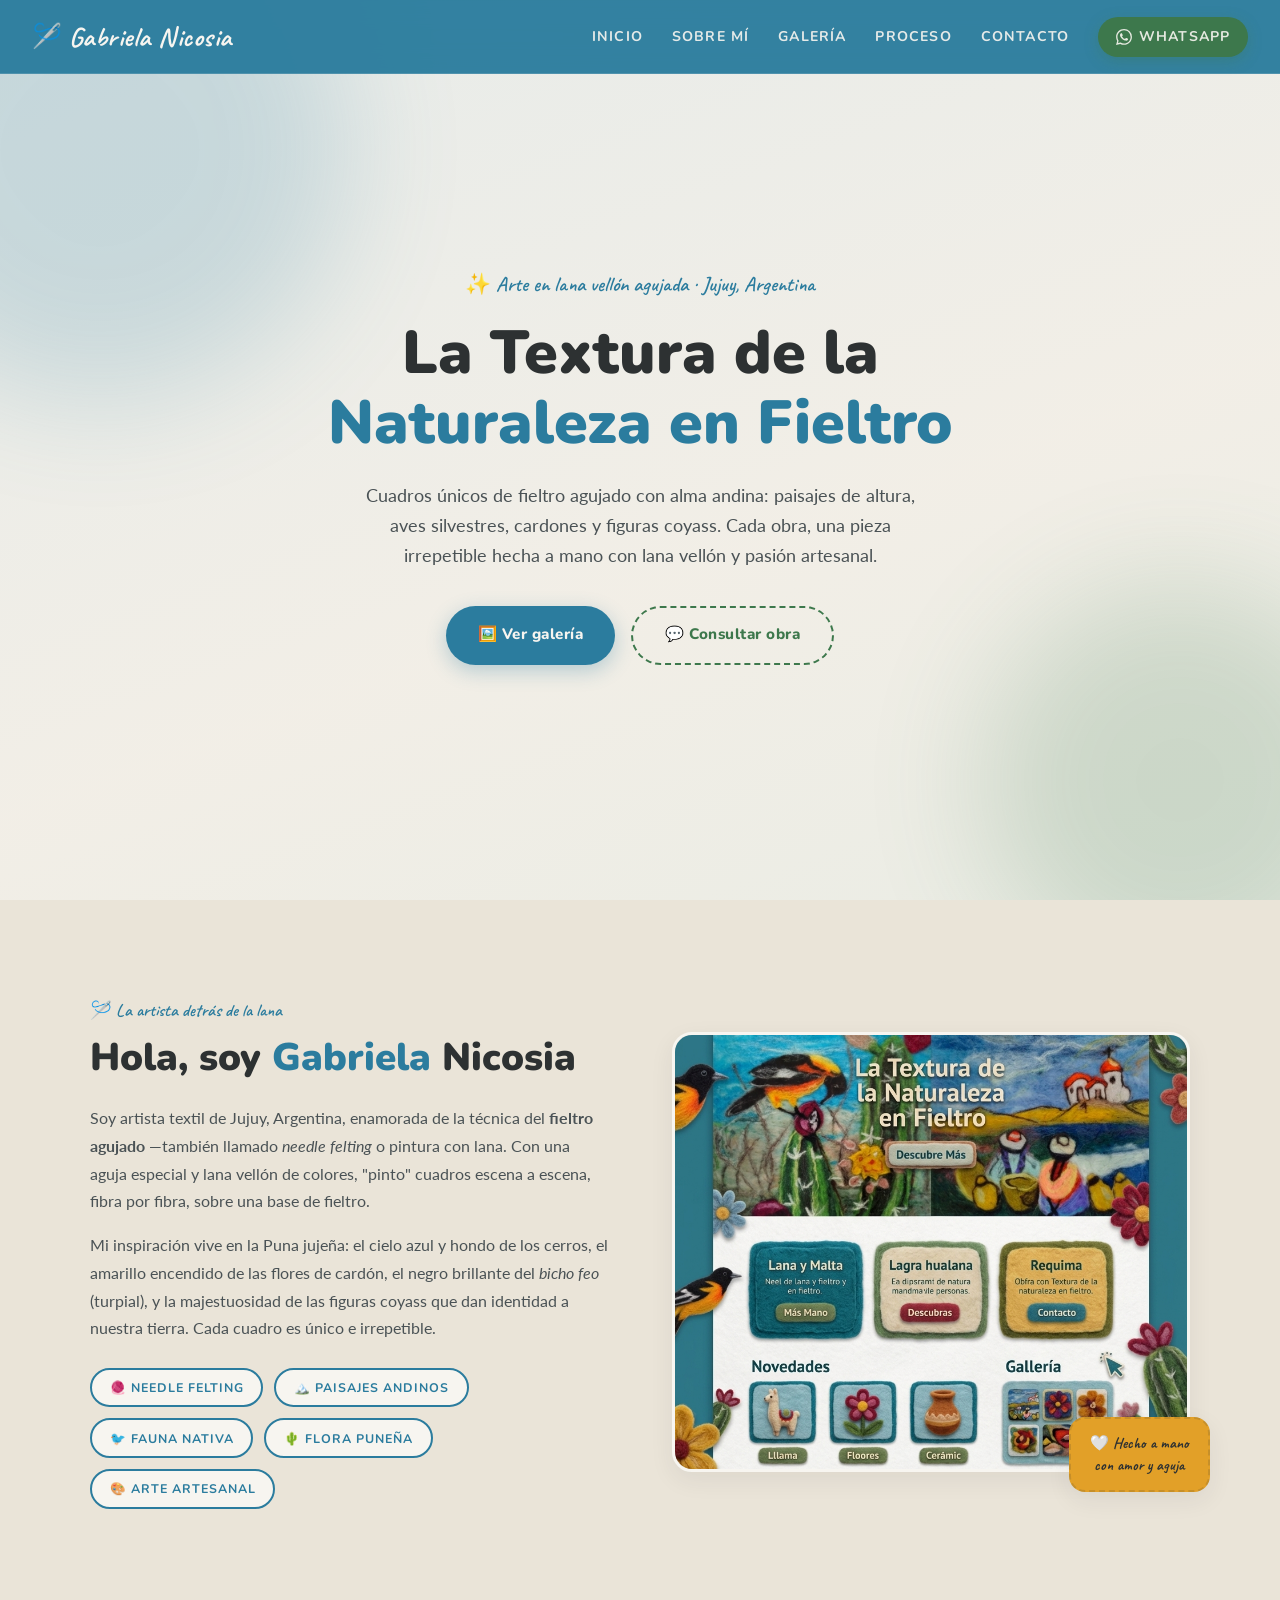
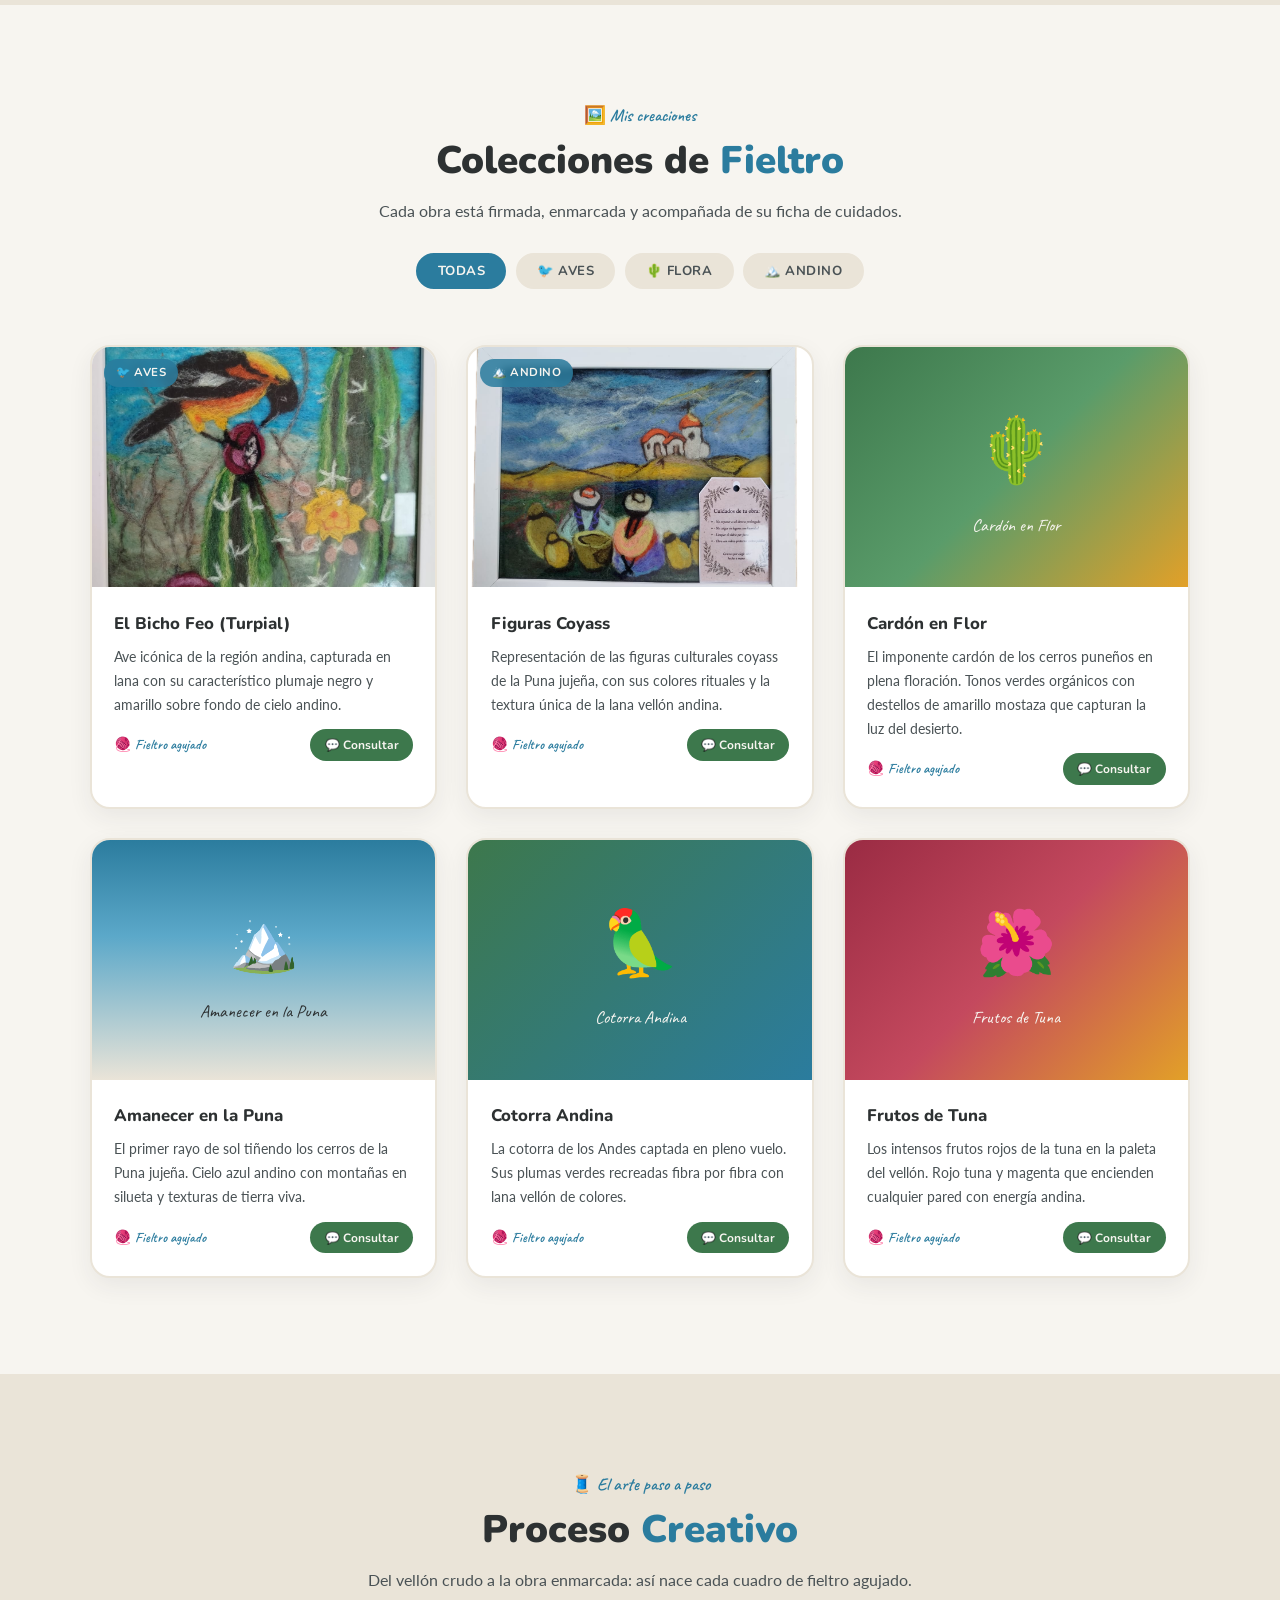
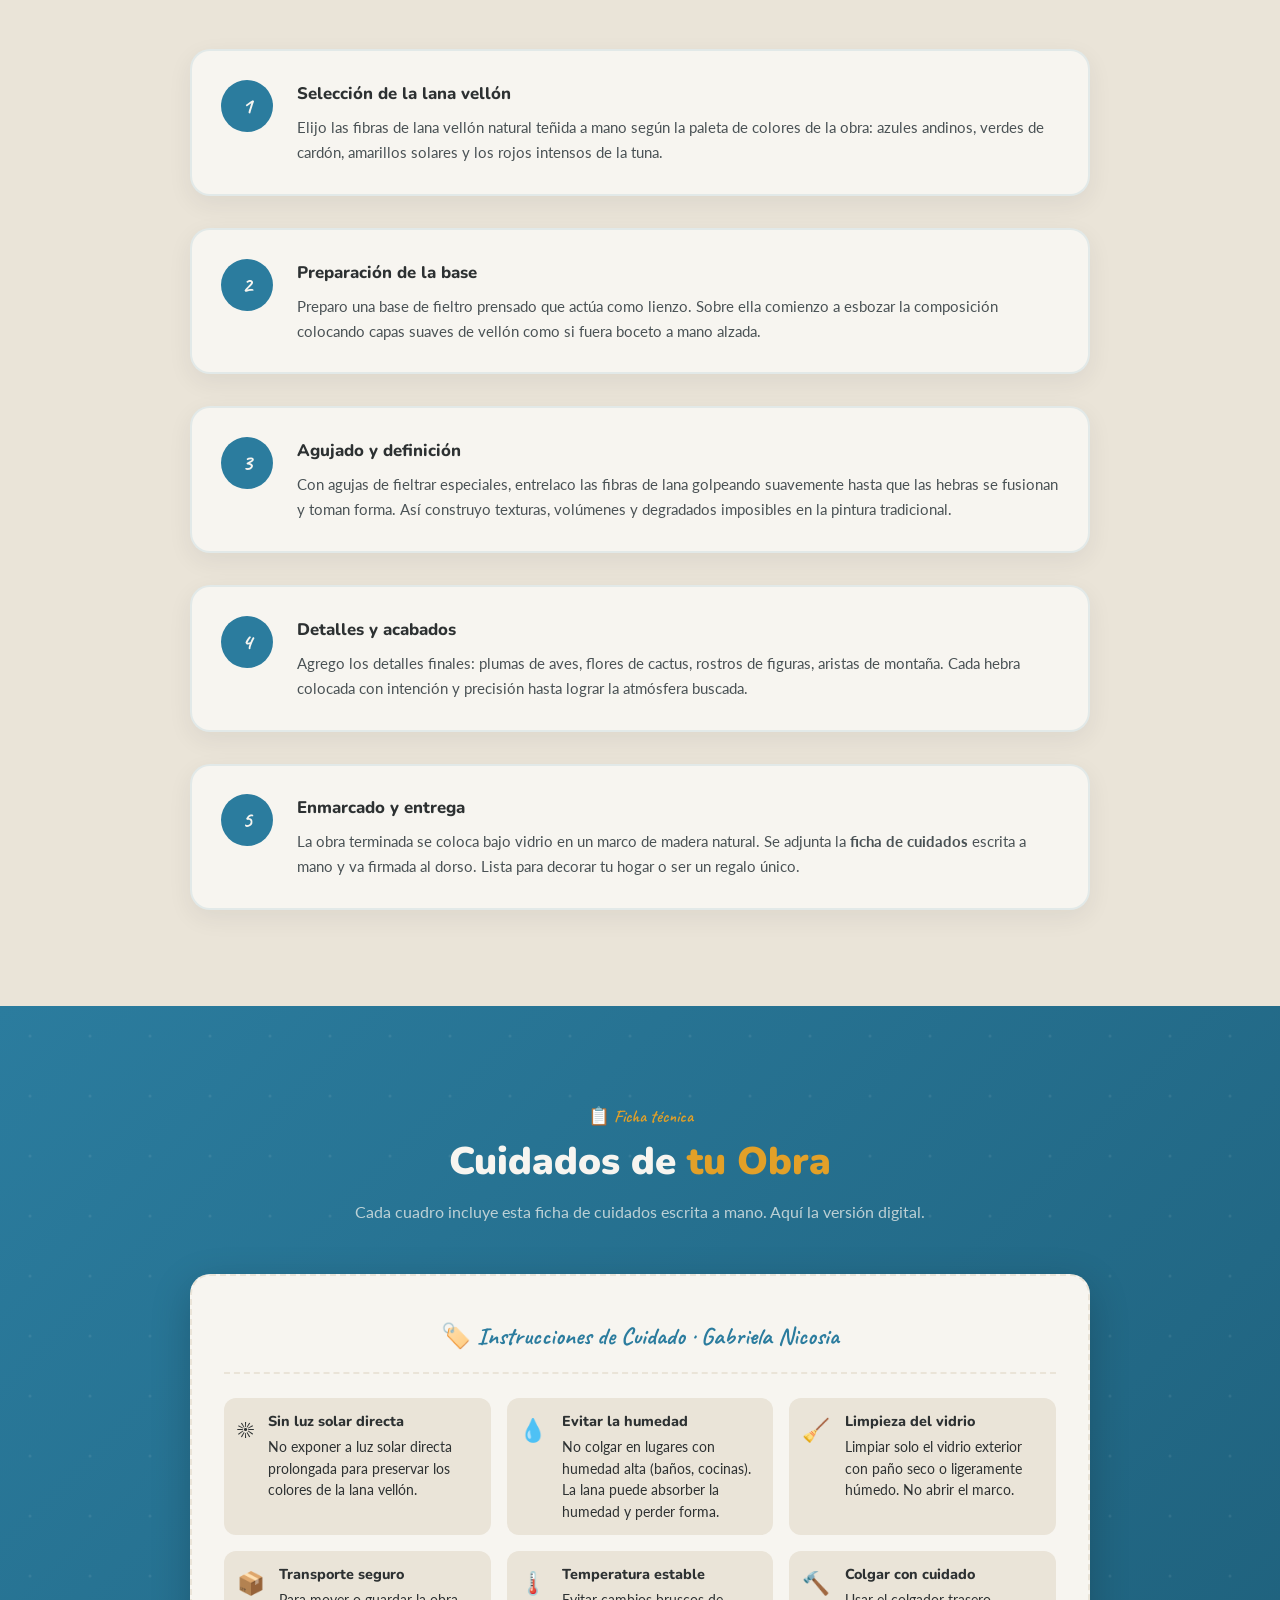
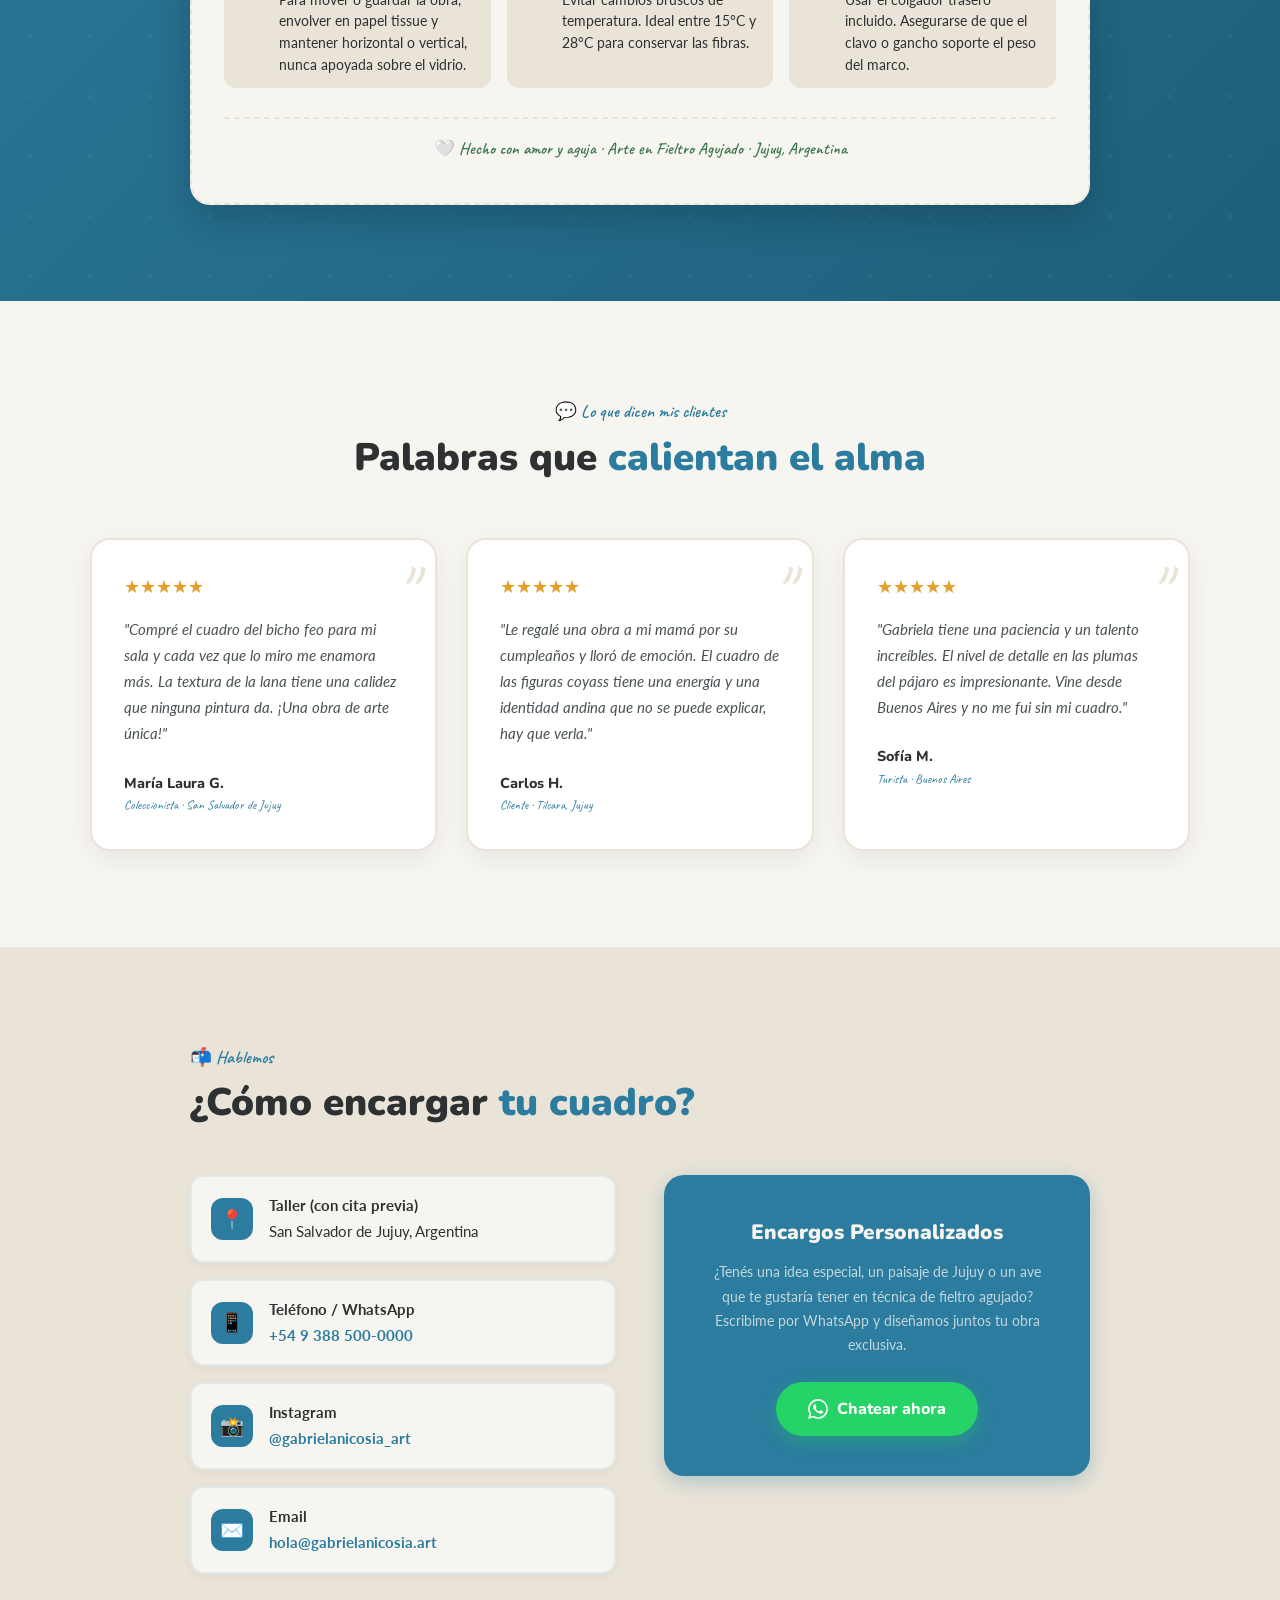
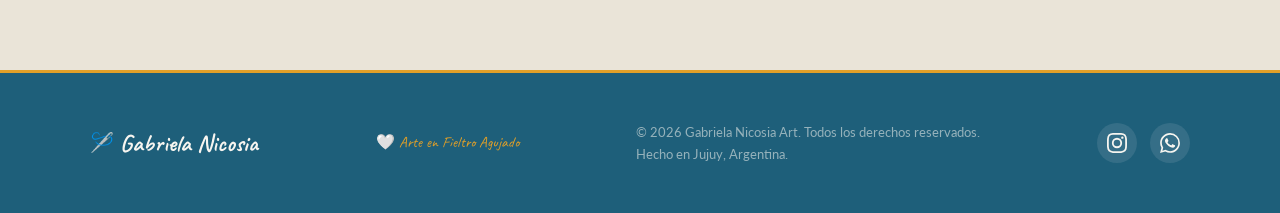
==== index.html @ 49b525b5 "feat: initial commit - Gabriela Nicosia portfolio" ====
<!DOCTYPE html>
<html lang="es">

<head>
  <meta charset="UTF-8">
  <meta name="viewport" content="width=device-width, initial-scale=1.0">
  <meta name="description" content="Gabriela Nicosia - Arte en Fieltro Agujado. Cuadros únicos de fieltro con alma andina: paisajes, fauna y flora.">
  <meta name="theme-color" content="#2B7C9E">
  <title>Gabriela Nicosia | Arte en Fieltro Agujado</title>

  <!-- Google Fonts import is handled in CSS -->

  <!-- Styles -->
  <link rel="stylesheet" href="css/style.css">
</head>

<body>
<section class="intro" id="intro" aria-label="Cargando">
  <div class="intro__aguja" role="img" aria-label="ovillo de lana">🧶</div>
  <div class="intro__logo">Gabriela Nicosia</div>
</section>

<header class="header" id="header">
  <a href="#inicio" class="header__logo">
    <span class="header__logo-icon">🪡</span>
    Gabriela Nicosia
  </a>

  <nav class="header__nav" aria-label="Navegación principal">
    <a href="#inicio">Inicio</a>
    <a href="#nosotros">Sobre mí</a>
    <a href="#galeria">Galería</a>
    <a href="#proceso">Proceso</a>
    <a href="#contacto">Contacto</a>
    <a href="https://wa.me/5493885000000" class="header__whatsapp" target="_blank" rel="noopener">
      <svg width="16" height="16" viewBox="0 0 24 24" fill="currentColor" aria-hidden="true">
        <path d="M17.472 14.382c-.297-.149-1.758-.867-2.03-.967-.273-.099-.471-.148-.67.15-.197.297-.767.966-.94 1.164-.173.199-.347.223-.644.075-.297-.15-1.255-.463-2.39-1.475-.883-.788-1.48-1.761-1.653-2.059-.173-.297-.018-.458.13-.606.134-.133.298-.347.446-.52.149-.174.198-.298.298-.497.099-.198.05-.371-.025-.52-.075-.149-.669-1.612-.916-2.207-.242-.579-.487-.5-.669-.51-.173-.008-.371-.01-.57-.01-.198 0-.52.074-.792.372-.272.297-1.04 1.016-1.04 2.479 0 1.462 1.065 2.875 1.213 3.074.149.198 2.096 3.2 5.077 4.487.709.306 1.262.489 1.694.625.712.227 1.36.195 1.871.118.571-.085 1.758-.719 2.006-1.413.248-.694.248-1.289.173-1.413-.074-.124-.272-.198-.57-.347m-5.421 7.403h-.004a9.87 9.87 0 01-5.031-1.378l-.361-.214-3.741.982.998-3.648-.235-.374a9.86 9.86 0 01-1.51-5.26c.001-5.45 4.436-9.884 9.888-9.884 2.64 0 5.122 1.03 6.988 2.898a9.825 9.825 0 012.893 6.994c-.003 5.45-4.437 9.884-9.885 9.884m8.413-18.297A11.815 11.815 0 0012.05 0C5.495 0 .16 5.335.157 11.892c0 2.096.547 4.142 1.588 5.945L.057 24l6.305-1.654a11.882 11.882 0 005.683 1.448h.005c6.554 0 11.89-5.335 11.893-11.893a11.821 11.821 0 00-3.48-8.413z"/>
      </svg>
      WhatsApp
    </a>
  </nav>

  <button class="hamburger" id="hamburger-btn" aria-label="Abrir menú" aria-expanded="false">
    <span></span>
    <span></span>
    <span></span>
  </button>
</header>

<aside class="mobile-drawer" id="mobile-drawer" aria-label="Menú móvil">
  <button class="mobile-drawer__close" id="drawer-close" aria-label="Cerrar menú">✕</button>

  <nav class="mobile-drawer__links">
    <a href="#inicio">🏠 Inicio</a>
    <a href="#nosotros">🙋 Sobre mí</a>
    <a href="#galeria">🖼️ Galería</a>
    <a href="#proceso">🧵 Proceso</a>
    <a href="#cuidados">📋 Cuidados</a>
    <a href="#contacto">📬 Contacto</a>
    <a href="https://wa.me/5493885000000" target="_blank" rel="noopener">💬 WhatsApp</a>
  </nav>
</aside>

<section class="hero texture-bg" id="inicio" aria-label="Bienvenida">
  <div class="hero__content">
    <p class="hero__tagline">✨ Arte en lana vellón agujada · Jujuy, Argentina</p>
    <h1 class="hero__title">
      La Textura de la<br>
      <span>Naturaleza en Fieltro</span>
    </h1>
    <p class="hero__subtitle">
      Cuadros únicos de fieltro agujado con alma andina: paisajes de altura, aves
      silvestres, cardones y figuras coyass. Cada obra, una pieza irrepetible hecha
      a mano con lana vellón y pasión artesanal.
    </p>
    <div class="hero__ctas">
      <a href="#galeria" class="hero__cta hero__cta--primary" id="cta-galeria">
        🖼️ Ver galería
      </a>
      <a href="https://wa.me/5493885000000" class="hero__cta hero__cta--secondary" target="_blank" rel="noopener" id="cta-wa-hero">
        💬 Consultar obra
      </a>
    </div>
  </div>
</section>

<section class="about" id="nosotros" aria-label="Sobre mí">
  <div class="about__container">
    <div class="about__content">
      <span class="section-label about__label">🪡 La artista detrás de la lana</span>
      <h2 class="section-title about__title">
        Hola, soy <span>Gabriela</span> Nicosia
      </h2>
      <p class="about__text anim-in">
        Soy artista textil de Jujuy, Argentina, enamorada de la técnica del
        <strong>fieltro agujado</strong> —también llamado <em>needle felting</em> o pintura
        con lana. Con una aguja especial y lana vellón de colores, "pinto" cuadros
        escena a escena, fibra por fibra, sobre una base de fieltro.
      </p>
      <p class="about__text anim-in">
        Mi inspiración vive en la Puna jujeña: el cielo azul y hondo de los cerros,
        el amarillo encendido de las flores de cardón, el negro brillante del
        <em>bicho feo</em> (turpial), y la majestuosidad de las figuras coyass
        que dan identidad a nuestra tierra. Cada cuadro es único e irrepetible.
      </p>
      <div class="about__badges">
        <span class="about__badge">🧶 Needle Felting</span>
        <span class="about__badge">🏔️ Paisajes Andinos</span>
        <span class="about__badge">🐦 Fauna Nativa</span>
        <span class="about__badge">🌵 Flora Puneña</span>
        <span class="about__badge">🎨 Arte Artesanal</span>
      </div>
    </div>

    <div class="about__image-wrap">
      <div class="about__image">
        <img
          src="image/Gemini-lana.jpeg"
          alt="Gabriela Nicosia trabajando en una obra de fieltro agujado"
          loading="lazy"
        >
      </div>
      <div class="about__etiqueta">
        🤍 Hecho a mano<br>con amor y aguja
      </div>
    </div>
  </div>
</section>

<section class="galeria" id="galeria" aria-label="Galería de obras">
  <div class="galeria__header">
    <span class="section-label">🖼️ Mis creaciones</span>
    <h2 class="section-title">Colecciones de <span>Fieltro</span></h2>
    <p style="color:var(--color-carbon-light); margin-top:0.8rem; font-size:0.97rem;">
      Cada obra está firmada, enmarcada y acompañada de su ficha de cuidados.
    </p>

    <div class="galeria__filters" role="group" aria-label="Filtros de colección">
      <button class="galeria__filter-btn active" data-filter="todos" id="filtro-todos">Todas</button>
      <button class="galeria__filter-btn" data-filter="aves" id="filtro-aves">🐦 Aves</button>
      <button class="galeria__filter-btn" data-filter="flora" id="filtro-flora">🌵 Flora</button>
      <button class="galeria__filter-btn" data-filter="andino" id="filtro-andino">🏔️ Andino</button>
    </div>
  </div>

  <div class="galeria__grid">

    <!-- Obra 1 -->
    <article class="obra-card anim-in" data-categoria="aves" id="obra-bicho-feo">
      <div class="obra-card__img">
        <img
          src="image/bicho-feo.jpeg"
          alt="El Bicho Feo - Turpial en fieltro agujado"
          loading="lazy"
        >
        <span class="obra-card__categoria">🐦 Aves</span>
      </div>
      <div class="obra-card__body">
        <h3 class="obra-card__titulo">El Bicho Feo (Turpial)</h3>
        <p class="obra-card__desc">
          Ave icónica de la región andina, capturada en lana con su característico
          plumaje negro y amarillo sobre fondo de cielo andino.
        </p>
        <div class="obra-card__footer">
          <span class="obra-card__tecnica">🧶 Fieltro agujado</span>
          <a href="https://wa.me/5493885000000?text=Hola%20Gabriela!%20Me%20interesa%20la%20obra%20El%20Bicho%20Feo"
             class="obra-card__pedir" target="_blank" rel="noopener">
            💬 Consultar
          </a>
        </div>
      </div>
    </article>

    <!-- Obra 2 -->
    <article class="obra-card anim-in" data-categoria="andino" id="obra-coyas">
      <div class="obra-card__img">
        <img
          src="image/coyas.png"
          alt="Figuras Coyass - Arte textil andino en fieltro"
          loading="lazy"
        >
        <span class="obra-card__categoria">🏔️ Andino</span>
      </div>
      <div class="obra-card__body">
        <h3 class="obra-card__titulo">Figuras Coyass</h3>
        <p class="obra-card__desc">
          Representación de las figuras culturales coyass de la Puna jujeña,
          con sus colores rituales y la textura única de la lana vellón andina.
        </p>
        <div class="obra-card__footer">
          <span class="obra-card__tecnica">🧶 Fieltro agujado</span>
          <a href="https://wa.me/5493885000000?text=Hola%20Gabriela!%20Me%20interesa%20la%20obra%20Figuras%20Coyass"
             class="obra-card__pedir" target="_blank" rel="noopener">
            💬 Consultar
          </a>
        </div>
      </div>
    </article>

    <!-- Obra 3 -->
    <article class="obra-card anim-in" data-categoria="flora" id="obra-cardon">
      <div class="obra-card__img" style="background: linear-gradient(135deg, #3D784C 0%, #5a9c6a 50%, #E2A028 100%); display:flex; align-items:center; justify-content:center; height:240px;">
        <div style="text-align:center; color:#F7F5F0; padding:1rem;">
          <div style="font-size:4rem;">🌵</div>
          <p style="font-family:var(--font-manuscrito); font-size:1.1rem; margin-top:0.5rem;">Cardón en Flor</p>
        </div>
      </div>
      <div class="obra-card__body">
        <h3 class="obra-card__titulo">Cardón en Flor</h3>
        <p class="obra-card__desc">
          El imponente cardón de los cerros puneños en plena floración. Tonos verdes
          orgánicos con destellos de amarillo mostaza que capturan la luz del desierto.
        </p>
        <div class="obra-card__footer">
          <span class="obra-card__tecnica">🧶 Fieltro agujado</span>
          <a href="https://wa.me/5493885000000?text=Hola%20Gabriela!%20Me%20interesa%20la%20obra%20Cardón%20en%20Flor"
             class="obra-card__pedir" target="_blank" rel="noopener">
            💬 Consultar
          </a>
        </div>
      </div>
    </article>

    <!-- Obra 4 -->
    <article class="obra-card anim-in" data-categoria="andino" id="obra-puna">
      <div class="obra-card__img" style="background: linear-gradient(180deg, #2B7C9E 0%, #5ba8c9 40%, #EAE4D8 100%); display:flex; align-items:center; justify-content:center; height:240px;">
        <div style="text-align:center; color:#F7F5F0; padding:1rem;">
          <div style="font-size:3.5rem;">🏔️</div>
          <p style="font-family:var(--font-manuscrito); font-size:1.1rem; margin-top:0.5rem; color:#2D3132;">Amanecer en la Puna</p>
        </div>
      </div>
      <div class="obra-card__body">
        <h3 class="obra-card__titulo">Amanecer en la Puna</h3>
        <p class="obra-card__desc">
          El primer rayo de sol tiñendo los cerros de la Puna jujeña. Cielo azul
          andino con montañas en silueta y texturas de tierra viva.
        </p>
        <div class="obra-card__footer">
          <span class="obra-card__tecnica">🧶 Fieltro agujado</span>
          <a href="https://wa.me/5493885000000?text=Hola%20Gabriela!%20Me%20interesa%20Amanecer%20en%20la%20Puna"
             class="obra-card__pedir" target="_blank" rel="noopener">
            💬 Consultar
          </a>
        </div>
      </div>
    </article>

    <!-- Obra 5 -->
    <article class="obra-card anim-in" data-categoria="aves" id="obra-loro">
      <div class="obra-card__img" style="background: linear-gradient(135deg, #3D784C 0%, #2B7C9E 100%); display:flex; align-items:center; justify-content:center; height:240px;">
        <div style="text-align:center; color:#F7F5F0; padding:1rem;">
          <div style="font-size:4rem;">🦜</div>
          <p style="font-family:var(--font-manuscrito); font-size:1.1rem; margin-top:0.5rem;">Cotorra Andina</p>
        </div>
      </div>
      <div class="obra-card__body">
        <h3 class="obra-card__titulo">Cotorra Andina</h3>
        <p class="obra-card__desc">
          La cotorra de los Andes captada en pleno vuelo. Sus plumas verdes
          recreadas fibra por fibra con lana vellón de colores.
        </p>
        <div class="obra-card__footer">
          <span class="obra-card__tecnica">🧶 Fieltro agujado</span>
          <a href="https://wa.me/5493885000000?text=Hola%20Gabriela!%20Me%20interesa%20Cotorra%20Andina"
             class="obra-card__pedir" target="_blank" rel="noopener">
            💬 Consultar
          </a>
        </div>
      </div>
    </article>

    <!-- Obra 6 -->
    <article class="obra-card anim-in" data-categoria="flora" id="obra-tuna">
      <div class="obra-card__img" style="background: linear-gradient(135deg, #9A2B43 0%, #c4495e 50%, #E2A028 100%); display:flex; align-items:center; justify-content:center; height:240px;">
        <div style="text-align:center; color:#F7F5F0; padding:1rem;">
          <div style="font-size:4rem;">🌺</div>
          <p style="font-family:var(--font-manuscrito); font-size:1.1rem; margin-top:0.5rem;">Frutos de Tuna</p>
        </div>
      </div>
      <div class="obra-card__body">
        <h3 class="obra-card__titulo">Frutos de Tuna</h3>
        <p class="obra-card__desc">
          Los intensos frutos rojos de la tuna en la paleta del vellón. Rojo tuna
          y magenta que encienden cualquier pared con energía andina.
        </p>
        <div class="obra-card__footer">
          <span class="obra-card__tecnica">🧶 Fieltro agujado</span>
          <a href="https://wa.me/5493885000000?text=Hola%20Gabriela!%20Me%20interesa%20Frutos%20de%20Tuna"
             class="obra-card__pedir" target="_blank" rel="noopener">
            💬 Consultar
          </a>
        </div>
      </div>
    </article>

  </div>
</section>

<section class="proceso" id="proceso" aria-label="Proceso creativo">
  <div class="proceso__header">
    <span class="section-label">🧵 El arte paso a paso</span>
    <h2 class="section-title">Proceso <span>Creativo</span></h2>
    <p style="color:var(--color-carbon-light); margin-top:0.8rem; max-width:600px; margin-left:auto; margin-right:auto; font-size:0.97rem;">
      Del vellón crudo a la obra enmarcada: así nace cada cuadro de fieltro agujado.
    </p>
  </div>

  <div class="proceso__steps">

    <div class="proceso__step anim-in">
      <div class="proceso__step-num">1</div>
      <div class="proceso__step-content">
        <h3>Selección de la lana vellón</h3>
        <p>
          Elijo las fibras de lana vellón natural teñida a mano según la paleta de
          colores de la obra: azules andinos, verdes de cardón, amarillos solares
          y los rojos intensos de la tuna.
        </p>
      </div>
    </div>

    <div class="proceso__step anim-in">
      <div class="proceso__step-num">2</div>
      <div class="proceso__step-content">
        <h3>Preparación de la base</h3>
        <p>
          Preparo una base de fieltro prensado que actúa como lienzo. Sobre ella
          comienzo a esbozar la composición colocando capas suaves de vellón
          como si fuera boceto a mano alzada.
        </p>
      </div>
    </div>

    <div class="proceso__step anim-in">
      <div class="proceso__step-num">3</div>
      <div class="proceso__step-content">
        <h3>Agujado y definición</h3>
        <p>
          Con agujas de fieltrar especiales, entrelaco las fibras de lana
          golpeando suavemente hasta que las hebras se fusionan y toman forma.
          Así construyo texturas, volúmenes y degradados imposibles en la pintura tradicional.
        </p>
      </div>
    </div>

    <div class="proceso__step anim-in">
      <div class="proceso__step-num">4</div>
      <div class="proceso__step-content">
        <h3>Detalles y acabados</h3>
        <p>
          Agrego los detalles finales: plumas de aves, flores de cactus, rostros
          de figuras, aristas de montaña. Cada hebra colocada con intención
          y precisión hasta lograr la atmósfera buscada.
        </p>
      </div>
    </div>

    <div class="proceso__step anim-in">
      <div class="proceso__step-num">5</div>
      <div class="proceso__step-content">
        <h3>Enmarcado y entrega</h3>
        <p>
          La obra terminada se coloca bajo vidrio en un marco de madera natural.
          Se adjunta la <strong>ficha de cuidados</strong> escrita a mano y va firmada al dorso.
          Lista para decorar tu hogar o ser un regalo único.
        </p>
      </div>
    </div>

  </div>
</section>

<section class="cuidados" id="cuidados" aria-label="Cuidados de la obra">
  <div class="cuidados__container">
    <div class="cuidados__header">
      <span class="section-label">📋 Ficha técnica</span>
      <h2 class="section-title">Cuidados de <span>tu Obra</span></h2>
      <p style="color:rgba(247,245,240,0.72); margin-top:0.8rem; font-size:0.97rem;">
        Cada cuadro incluye esta ficha de cuidados escrita a mano. Aquí la versión digital.
      </p>
    </div>

    <div class="cuidados__etiqueta" role="note" aria-label="Instrucciones de cuidado de la obra">
      <p class="cuidados__etiqueta-titulo">🏷️ Instrucciones de Cuidado · Gabriela Nicosia</p>

      <ul class="cuidados__lista">
        <li class="cuidados__item">
          <span class="cuidados__item-icono">☀️</span>
          <p>
            <strong>Sin luz solar directa</strong>
            No exponer a luz solar directa prolongada para preservar los colores de la lana vellón.
          </p>
        </li>
        <li class="cuidados__item">
          <span class="cuidados__item-icono">💧</span>
          <p>
            <strong>Evitar la humedad</strong>
            No colgar en lugares con humedad alta (baños, cocinas). La lana puede absorber la humedad y perder forma.
          </p>
        </li>
        <li class="cuidados__item">
          <span class="cuidados__item-icono">🧹</span>
          <p>
            <strong>Limpieza del vidrio</strong>
            Limpiar solo el vidrio exterior con paño seco o ligeramente húmedo. No abrir el marco.
          </p>
        </li>
        <li class="cuidados__item">
          <span class="cuidados__item-icono">📦</span>
          <p>
            <strong>Transporte seguro</strong>
            Para mover o guardar la obra, envolver en papel tissue y mantener horizontal o vertical, nunca apoyada sobre el vidrio.
          </p>
        </li>
        <li class="cuidados__item">
          <span class="cuidados__item-icono">🌡️</span>
          <p>
            <strong>Temperatura estable</strong>
            Evitar cambios bruscos de temperatura. Ideal entre 15°C y 28°C para conservar las fibras.
          </p>
        </li>
        <li class="cuidados__item">
          <span class="cuidados__item-icono">🔨</span>
          <p>
            <strong>Colgar con cuidado</strong>
            Usar el colgador trasero incluido. Asegurarse de que el clavo o gancho soporte el peso del marco.
          </p>
        </li>
      </ul>

      <p class="cuidados__sello">
        🤍 Hecho con amor y aguja · Arte en Fieltro Agujado · Jujuy, Argentina
      </p>
    </div>
  </div>
</section>

<section class="testimonios" id="testimonios" aria-label="Opiniones de clientes">
  <div class="testimonios__header">
    <span class="section-label">💬 Lo que dicen mis clientes</span>
    <h2 class="section-title">Palabras que <span>calientan el alma</span></h2>
  </div>

  <div class="testimonios__grid">

    <article class="testimonio anim-in">
      <div class="testimonio__stars" aria-label="5 estrellas">★★★★★</div>
      <p class="testimonio__texto">
        "Compré el cuadro del bicho feo para mi sala y cada vez que lo miro me enamora más.
        La textura de la lana tiene una calidez que ninguna pintura da. ¡Una obra de arte única!"
      </p>
      <p class="testimonio__autor">María Laura G.</p>
      <p class="testimonio__rol">Coleccionista · San Salvador de Jujuy</p>
    </article>

    <article class="testimonio anim-in">
      <div class="testimonio__stars" aria-label="5 estrellas">★★★★★</div>
      <p class="testimonio__texto">
        "Le regalé una obra a mi mamá por su cumpleaños y lloró de emoción. El cuadro de las
        figuras coyass tiene una energía y una identidad andina que no se puede explicar, hay que verla."
      </p>
      <p class="testimonio__autor">Carlos H.</p>
      <p class="testimonio__rol">Cliente · Tilcara, Jujuy</p>
    </article>

    <article class="testimonio anim-in">
      <div class="testimonio__stars" aria-label="5 estrellas">★★★★★</div>
      <p class="testimonio__texto">
        "Gabriela tiene una paciencia y un talento increíbles. El nivel de detalle en las
        plumas del pájaro es impresionante. Vine desde Buenos Aires y no me fui sin mi cuadro."
      </p>
      <p class="testimonio__autor">Sofía M.</p>
      <p class="testimonio__rol">Turista · Buenos Aires</p>
    </article>

  </div>
</section>

<section class="contacto" id="contacto" aria-label="Contacto">
  <div class="contacto__container">
    <div class="contacto__header">
      <span class="section-label">📬 Hablemos</span>
      <h2 class="section-title">¿Cómo encargar <span>tu cuadro?</span></h2>
    </div>

    <div class="contacto__grid">
      <div class="contacto__info">
        <div class="contacto__item">
          <div class="contacto__item-icon">📍</div>
          <div class="contacto__item-text">
            <strong>Taller (con cita previa)</strong><br>
            San Salvador de Jujuy, Argentina
          </div>
        </div>

        <div class="contacto__item">
          <div class="contacto__item-icon">📱</div>
          <div class="contacto__item-text">
            <strong>Teléfono / WhatsApp</strong><br>
            <a href="https://wa.me/5493885000000" class="contacto__item-link" target="_blank" rel="noopener">+54 9 388 500-0000</a>
          </div>
        </div>

        <div class="contacto__item">
          <div class="contacto__item-icon">📸</div>
          <div class="contacto__item-text">
            <strong>Instagram</strong><br>
            <a href="https://www.instagram.com/gabrielanicosia_art/" class="contacto__item-link" target="_blank" rel="noopener">@gabrielanicosia_art</a>
          </div>
        </div>

        <div class="contacto__item">
          <div class="contacto__item-icon">✉️</div>
          <div class="contacto__item-text">
            <strong>Email</strong><br>
            <a href="mailto:hola@gabrielanicosia.art" class="contacto__item-link" target="_blank" rel="noopener">hola@gabrielanicosia.art</a>
          </div>
        </div>
      </div>

      <div class="contacto__cta-box anim-in">
        <h3>Encargos Personalizados</h3>
        <p>
          ¿Tenés una idea especial, un paisaje de Jujuy o un ave que te gustaría tener
          en técnica de fieltro agujado? Escribime por WhatsApp y diseñamos juntos tu obra exclusiva.
        </p>
        <a href="https://wa.me/5493885000000?text=Hola%20Gabriela!%20Me%20gustaría%20encargar%20un%20cuadro%20personalizado."
           class="contacto__wa-btn" target="_blank" rel="noopener">
          <svg width="20" height="20" viewBox="0 0 24 24" fill="currentColor">
            <path d="M17.472 14.382c-.297-.149-1.758-.867-2.03-.967-.273-.099-.471-.148-.67.15-.197.297-.767.966-.94 1.164-.173.199-.347.223-.644.075-.297-.15-1.255-.463-2.39-1.475-.883-.788-1.48-1.761-1.653-2.059-.173-.297-.018-.458.13-.606.134-.133.298-.347.446-.52.149-.174.198-.298.298-.497.099-.198.05-.371-.025-.52-.075-.149-.669-1.612-.916-2.207-.242-.579-.487-.5-.669-.51-.173-.008-.371-.01-.57-.01-.198 0-.52.074-.792.372-.272.297-1.04 1.016-1.04 2.479 0 1.462 1.065 2.875 1.213 3.074.149.198 2.096 3.2 5.077 4.487.709.306 1.262.489 1.694.625.712.227 1.36.195 1.871.118.571-.085 1.758-.719 2.006-1.413.248-.694.248-1.289.173-1.413-.074-.124-.272-.198-.57-.347m-5.421 7.403h-.004a9.87 9.87 0 01-5.031-1.378l-.361-.214-3.741.982.998-3.648-.235-.374a9.86 9.86 0 01-1.51-5.26c.001-5.45 4.436-9.884 9.888-9.884 2.64 0 5.122 1.03 6.988 2.898a9.825 9.825 0 012.893 6.994c-.003 5.45-4.437 9.884-9.885 9.884m8.413-18.297A11.815 11.815 0 0012.05 0C5.495 0 .16 5.335.157 11.892c0 2.096.547 4.142 1.588 5.945L.057 24l6.305-1.654a11.882 11.882 0 005.683 1.448h.005c6.554 0 11.89-5.335 11.893-11.893a11.821 11.821 0 00-3.48-8.413z"/>
          </svg>
          Chatear ahora
        </a>
      </div>
    </div>
  </div>
</section>

<footer class="footer">
  <div class="footer__container">
    <a href="#inicio" class="footer__logo">
      <span style="font-size:1.2rem;">🪡</span> Gabriela Nicosia
    </a>

    <div class="footer__sello">
      🤍 Arte en Fieltro Agujado
    </div>

    <p class="footer__copy">
      &copy; 2026 Gabriela Nicosia Art. Todos los derechos reservados.<br>
      Hecho en Jujuy, Argentina.
    </p>

    <div class="footer__socials">
      <a href="https://www.instagram.com/gabrielanicosia_art/" target="_blank" rel="noopener" aria-label="Instagram">
        <svg width="20" height="20" viewBox="0 0 24 24" fill="currentColor">
          <path d="M12 2.163c3.204 0 3.584.012 4.85.07 3.252.148 4.771 1.691 4.919 4.919.058 1.265.069 1.645.069 4.849 0 3.205-.012 3.584-.069 4.849-.149 3.225-1.664 4.771-4.919 4.919-1.266.058-1.644.07-4.85.07-3.204 0-3.584-.012-4.849-.07-3.26-.149-4.771-1.699-4.919-4.92-.058-1.265-.07-1.644-.07-4.849 0-3.204.013-3.583.07-4.849.149-3.227 1.664-4.771 4.919-4.919 1.266-.057 1.645-.069 4.849-.069zM12 0C8.741 0 8.333.014 7.053.072 2.695.272.273 2.69.073 7.052.014 8.333 0 8.741 0 12c0 3.259.014 3.668.072 4.948.2 4.358 2.618 6.78 6.98 6.98C8.333 23.986 8.741 24 12 24c3.259 0 3.668-.014 4.948-.072 4.354-.2 6.782-2.618 6.979-6.98.059-1.28.073-1.689.073-4.948 0-3.259-.014-3.667-.072-4.947-.196-4.354-2.617-6.78-6.979-6.98C15.668.014 15.259 0 12 0zm0 5.838a6.162 6.162 0 100 12.324 6.162 6.162 0 000-12.324zM12 16a4 4 0 110-8 4 4 0 010 8zm6.406-11.845a1.44 1.44 0 100 2.881 1.44 1.44 0 000-2.881z"/>
        </svg>
      </a>
      <a href="https://wa.me/5493885000000" target="_blank" rel="noopener" aria-label="WhatsApp">
        <svg width="20" height="20" viewBox="0 0 24 24" fill="currentColor">
          <path d="M17.472 14.382c-.297-.149-1.758-.867-2.03-.967-.273-.099-.471-.148-.67.15-.197.297-.767.966-.94 1.164-.173.199-.347.223-.644.075-.297-.15-1.255-.463-2.39-1.475-.883-.788-1.48-1.761-1.653-2.059-.173-.297-.018-.458.13-.606.134-.133.298-.347.446-.52.149-.174.198-.298.298-.497.099-.198.05-.371-.025-.52-.075-.149-.669-1.612-.916-2.207-.242-.579-.487-.5-.669-.51-.173-.008-.371-.01-.57-.01-.198 0-.52.074-.792.372-.272.297-1.04 1.016-1.04 2.479 0 1.462 1.065 2.875 1.213 3.074.149.198 2.096 3.2 5.077 4.487.709.306 1.262.489 1.694.625.712.227 1.36.195 1.871.118.571-.085 1.758-.719 2.006-1.413.248-.694.248-1.289.173-1.413-.074-.124-.272-.198-.57-.347m-5.421 7.403h-.004a9.87 9.87 0 01-5.031-1.378l-.361-.214-3.741.982.998-3.648-.235-.374a9.86 9.86 0 01-1.51-5.26c.001-5.45 4.436-9.884 9.888-9.884 2.64 0 5.122 1.03 6.988 2.898a9.825 9.825 0 012.893 6.994c-.003 5.45-4.437 9.884-9.885 9.884m8.413-18.297A11.815 11.815 0 0012.05 0C5.495 0 .16 5.335.157 11.892c0 2.096.547 4.142 1.588 5.945L.057 24l6.305-1.654a11.882 11.882 0 005.683 1.448h.005c6.554 0 11.89-5.335 11.893-11.893a11.821 11.821 0 00-3.48-8.413z"/>
        </svg>
      </a>
    </div>
  </div>
</footer>

  <!-- JavaScript -->
  <script defer src="js/main.js"></script>
</body>

</html>
---- css/style.css ----
/* =============================================
   GABRIELA NICOSIA - Arte en Fieltro Agujado
   Estilos principales con paleta Andina
   ============================================= */

/* --- Google Fonts Import --- */
@import url('https://fonts.googleapis.com/css2?family=Nunito:wght@400;600;700;800;900&family=Caveat:wght@400;600;700&family=Lato:wght@300;400;700&display=swap');

/* --- Variables CSS (Paleta Fieltro Andino) --- */
:root {
  /* Paleta principal */
  --color-crema:        #F7F5F0;
  --color-arena:        #EAE4D8;
  --color-azul-andino:  #2B7C9E;
  --color-azul-oscuro:  #1e5f7a;
  --color-verde-cardon: #3D784C;
  --color-amarillo:     #E2A028;
  --color-rojo-tuna:    #9A2B43;
  --color-carbon:       #2D3132;
  --color-carbon-light: #4a5255;
  --color-blanco:       #ffffff;

  /* Header */
  --color-header-bg:        rgba(43, 124, 158, 0.96);
  --color-header-bg-scroll: rgba(30, 95, 122, 0.99);

  /* Tipografía */
  --font-titulo:    'Nunito', sans-serif;
  --font-cuerpo:    'Lato', sans-serif;
  --font-manuscrito:'Caveat', cursive;

  /* Sombras tipo fieltro */
  --sombra-card:       0 8px 24px rgba(45, 49, 50, 0.07);
  --sombra-card-hover: 0 14px 36px rgba(45, 49, 50, 0.14);
  --sombra-btn:        0 6px 20px rgba(43, 124, 158, 0.30);

  /* Bordes */
  --radio-card: 20px;
  --radio-btn:  50px;
  --radio-icon: 14px;

  /* Transición */
  --trans: 0.35s ease;
}

/* --- Reset --- */
*, *::before, *::after {
  margin: 0; padding: 0;
  box-sizing: border-box;
}

html { scroll-behavior: smooth; }

body {
  font-family: var(--font-cuerpo);
  background-color: var(--color-crema);
  color: var(--color-carbon);
  line-height: 1.7;
  overflow-x: hidden;
}

img  { max-width: 100%; height: auto; display: block; }
a    { text-decoration: none; color: inherit; }
ul   { list-style: none; }

/* ============================
   TEXTURA SVG (fondo fieltro)
   ============================ */
.texture-bg {
  background-image:
    url("data:image/svg+xml,%3Csvg xmlns='http://www.w3.org/2000/svg' width='80' height='80'%3E%3Cfilter id='noise'%3E%3CfeTurbulence type='fractalNoise' baseFrequency='0.75' numOctaves='4' stitchTiles='stitch'/%3E%3CfeColorMatrix type='saturate' values='0'/%3E%3C/filter%3E%3Crect width='80' height='80' filter='url(%23noise)' opacity='0.035'/%3E%3C/svg%3E");
}

/* ============================
   PRELOADER / INTRO
   ============================ */
.intro {
  position: fixed; inset: 0;
  background: var(--color-azul-andino);
  display: flex; flex-direction: column;
  align-items: center; justify-content: center;
  gap: 1rem;
  z-index: 9999;
  transition: opacity 0.6s ease, visibility 0.6s ease;
}
.intro.hidden { opacity: 0; visibility: hidden; pointer-events: none; }

.intro__logo {
  font-family: var(--font-manuscrito);
  font-size: 2.8rem; font-weight: 700;
  color: var(--color-crema);
  animation: pulsar 1.6s ease-in-out infinite;
  letter-spacing: 1px;
}
.intro__aguja {
  font-size: 2.5rem;
  animation: girar 2s linear infinite;
}
@keyframes pulsar  { 0%,100%{opacity:1;} 50%{opacity:0.35;} }
@keyframes girar   { from{transform:rotate(0deg);} to{transform:rotate(360deg);} }

/* ============================
   HEADER
   ============================ */
.header {
  position: fixed; top: 0; left: 0; width: 100%;
  padding: 0.85rem 2rem;
  display: flex; align-items: center; justify-content: space-between;
  background: var(--color-header-bg);
  backdrop-filter: blur(12px);
  -webkit-backdrop-filter: blur(12px);
  z-index: 1000;
  border-bottom: 1px solid rgba(247,245,240,0.15);
  transition: background var(--trans);
}
.header.scrolled { background: var(--color-header-bg-scroll); }

.header__logo {
  font-family: var(--font-manuscrito);
  font-size: 1.7rem; font-weight: 700;
  color: var(--color-crema);
  letter-spacing: 0.5px;
  display: flex; align-items: center; gap: 0.4rem;
}
.header__logo-icon { font-size: 1.5rem; }

.header__nav { display: flex; align-items: center; gap: 1.8rem; }
.header__nav a {
  font-family: var(--font-titulo);
  font-size: 0.88rem; font-weight: 700;
  text-transform: uppercase; letter-spacing: 1.2px;
  color: rgba(247,245,240,0.9);
  transition: color var(--trans);
  position: relative;
}
.header__nav a::after {
  content: '';
  position: absolute; bottom: -3px; left: 0;
  width: 0; height: 2px;
  background: var(--color-amarillo);
  border-radius: 2px;
  transition: width var(--trans);
}
.header__nav a:hover { color: var(--color-crema); }
.header__nav a:hover::after { width: 100%; }

.header__whatsapp {
  display: flex; align-items: center; gap: 0.45rem;
  background: var(--color-verde-cardon);
  color: var(--color-crema);
  padding: 0.5rem 1.1rem; border-radius: var(--radio-btn);
  font-family: var(--font-titulo);
  font-weight: 700; font-size: 0.82rem;
  letter-spacing: 0.5px;
  transition: transform var(--trans), box-shadow var(--trans);
  box-shadow: 0 4px 14px rgba(61,120,76,0.35);
}
.header__whatsapp:hover {
  transform: translateY(-2px);
  box-shadow: 0 8px 22px rgba(61,120,76,0.45);
}

/* Hamburger */
.hamburger {
  display: none; flex-direction: column; gap: 5px;
  background: none; border: none; cursor: pointer; padding: 0.4rem;
}
.hamburger span {
  width: 24px; height: 2px;
  background: var(--color-crema);
  border-radius: 2px;
  transition: all var(--trans);
}

/* ============================
   MOBILE DRAWER
   ============================ */
.mobile-drawer {
  position: fixed; top: 0; right: -100%;
  width: 290px; height: 100vh;
  background: var(--color-azul-oscuro);
  z-index: 2000; padding: 5.5rem 2rem 2rem;
  transition: right 0.35s cubic-bezier(0.4,0,0.2,1);
  box-shadow: -6px 0 28px rgba(0,0,0,0.25);
}
.mobile-drawer.open { right: 0; }
.mobile-drawer__close {
  position: absolute; top: 1.5rem; right: 1.5rem;
  background: rgba(247,245,240,0.12); border: none; border-radius: 50%;
  width: 38px; height: 38px;
  color: var(--color-crema); font-size: 1.4rem; cursor: pointer;
  display: flex; align-items: center; justify-content: center;
  transition: background var(--trans);
}
.mobile-drawer__close:hover { background: rgba(247,245,240,0.25); }

.mobile-drawer__links { display: flex; flex-direction: column; gap: 0; }
.mobile-drawer__links a {
  font-family: var(--font-titulo);
  font-size: 1rem; font-weight: 700;
  text-transform: uppercase; letter-spacing: 1px;
  color: rgba(247,245,240,0.85);
  padding: 0.9rem 0;
  border-bottom: 1px solid rgba(247,245,240,0.1);
  transition: color var(--trans), padding-left var(--trans);
}
.mobile-drawer__links a:hover {
  color: var(--color-amarillo);
  padding-left: 0.5rem;
}

/* ============================
   HERO
   ============================ */
.hero {
  min-height: 100vh;
  display: flex; align-items: center; justify-content: center;
  text-align: center;
  padding: 7rem 2rem 5rem;
  background:
    linear-gradient(160deg, rgba(43,124,158,0.08) 0%, rgba(234,228,216,0.4) 60%, rgba(61,120,76,0.07) 100%),
    var(--color-crema);
  position: relative; overflow: hidden;
}

/* Decoración fieltro tipo manchas */
.hero::before, .hero::after {
  content: '';
  position: absolute;
  border-radius: 50%;
  filter: blur(60px);
  opacity: 0.18;
}
.hero::before {
  width: 500px; height: 500px;
  background: var(--color-azul-andino);
  top: -100px; left: -150px;
}
.hero::after {
  width: 400px; height: 400px;
  background: var(--color-verde-cardon);
  bottom: -80px; right: -100px;
}

.hero__content { max-width: 780px; position: relative; z-index: 1; }

.hero__tagline {
  font-family: var(--font-manuscrito);
  font-size: 1.3rem; font-weight: 600;
  color: var(--color-azul-andino);
  margin-bottom: 1rem;
  animation: fadeInDown 0.8s ease both;
}

.hero__title {
  font-family: var(--font-titulo);
  font-size: clamp(2rem, 5.5vw, 3.8rem);
  font-weight: 900; line-height: 1.15;
  color: var(--color-carbon);
  margin-bottom: 1.4rem;
  animation: fadeInUp 0.8s 0.1s ease both;
}
.hero__title span { color: var(--color-azul-andino); }

.hero__subtitle {
  font-size: 1.1rem;
  color: var(--color-carbon-light);
  margin-bottom: 2.2rem;
  max-width: 580px; margin-left: auto; margin-right: auto;
  animation: fadeInUp 0.8s 0.2s ease both;
}

.hero__ctas {
  display: flex; gap: 1rem; justify-content: center; flex-wrap: wrap;
  animation: fadeInUp 0.8s 0.3s ease both;
}

.hero__cta {
  display: inline-flex; align-items: center; gap: 0.5rem;
  padding: 0.9rem 2rem; border-radius: var(--radio-btn);
  font-family: var(--font-titulo);
  font-weight: 800; font-size: 0.95rem;
  letter-spacing: 0.5px;
  transition: transform var(--trans), box-shadow var(--trans);
}
.hero__cta--primary {
  background: var(--color-azul-andino);
  color: var(--color-crema);
  box-shadow: var(--sombra-btn);
}
.hero__cta--primary:hover {
  transform: translateY(-3px);
  box-shadow: 0 10px 28px rgba(43,124,158,0.45);
}
.hero__cta--secondary {
  background: transparent;
  color: var(--color-verde-cardon);
  border: 2px dashed var(--color-verde-cardon);
}
.hero__cta--secondary:hover {
  background: rgba(61,120,76,0.08);
  transform: translateY(-3px);
}

/* ============================
   SECTION GENÉRICO
   ============================ */
.section-label {
  font-family: var(--font-manuscrito);
  font-size: 1.1rem; font-weight: 600;
  color: var(--color-azul-andino);
  margin-bottom: 0.4rem;
  display: block;
}
.section-title {
  font-family: var(--font-titulo);
  font-size: clamp(1.6rem, 3.5vw, 2.4rem);
  font-weight: 900;
  color: var(--color-carbon);
  line-height: 1.25;
}
.section-title span { color: var(--color-azul-andino); }

/* ============================
   ABOUT / SOBRE MÍ
   ============================ */
.about {
  padding: 6rem 2rem;
  background: var(--color-arena);
}
.about__container {
  max-width: 1100px; margin: 0 auto;
  display: grid; grid-template-columns: 1fr 1fr;
  gap: 4rem; align-items: center;
}
.about__label { margin-bottom: 0.5rem; }
.about__title { margin-bottom: 1.4rem; }

.about__text {
  color: var(--color-carbon-light);
  margin-bottom: 1rem;
  font-size: 1.02rem;
}

.about__badges {
  display: flex; flex-wrap: wrap; gap: 0.7rem; margin-top: 1.6rem;
}
.about__badge {
  display: inline-flex; align-items: center; gap: 0.3rem;
  padding: 0.45rem 1.1rem;
  background: var(--color-crema);
  border-radius: 20px;
  font-family: var(--font-titulo);
  font-size: 0.78rem; font-weight: 700;
  text-transform: uppercase; letter-spacing: 1px;
  color: var(--color-azul-andino);
  border: 2px solid var(--color-azul-andino);
}

.about__image-wrap {
  position: relative;
}
.about__image {
  width: 100%; height: 440px;
  background: var(--color-arena);
  border-radius: var(--radio-card);
  overflow: hidden;
  box-shadow: var(--sombra-card);
  border: 3px solid var(--color-crema);
}
.about__image img { width: 100%; height: 100%; object-fit: cover; }

/* Etiqueta manuscrita flotante */
.about__etiqueta {
  position: absolute; bottom: -20px; right: -20px;
  background: var(--color-amarillo);
  border-radius: 16px; padding: 0.9rem 1.2rem;
  font-family: var(--font-manuscrito);
  font-size: 0.95rem; font-weight: 700;
  color: var(--color-carbon);
  box-shadow: var(--sombra-card);
  border: 2px dashed rgba(45,49,50,0.15);
  max-width: 170px; text-align: center;
  line-height: 1.4;
  animation: flotar 3s ease-in-out infinite;
}
@keyframes flotar {
  0%,100%{transform:translateY(0);}
  50%{transform:translateY(-6px);}
}

/* ============================
   GALERÍA / COLECCIONES
   ============================ */
.galeria {
  padding: 6rem 2rem;
  background: var(--color-crema);
}
.galeria__header {
  text-align: center; margin-bottom: 3.5rem;
}
.galeria__filters {
  display: flex; justify-content: center; flex-wrap: wrap; gap: 0.6rem;
  margin-top: 1.8rem;
}
.galeria__filter-btn {
  padding: 0.45rem 1.2rem;
  border-radius: var(--radio-btn);
  font-family: var(--font-titulo);
  font-size: 0.82rem; font-weight: 700;
  letter-spacing: 0.5px; text-transform: uppercase;
  cursor: pointer; border: 2px solid var(--color-arena);
  background: var(--color-arena);
  color: var(--color-carbon-light);
  transition: all var(--trans);
}
.galeria__filter-btn.active,
.galeria__filter-btn:hover {
  background: var(--color-azul-andino);
  border-color: var(--color-azul-andino);
  color: var(--color-crema);
}

.galeria__grid {
  max-width: 1100px; margin: 0 auto;
  display: grid;
  grid-template-columns: repeat(auto-fit, minmax(300px, 1fr));
  gap: 1.8rem;
}

/* Tarjeta tipo fieltro */
.obra-card {
  background: var(--color-blanco);
  border-radius: var(--radio-card);
  border: 2px solid var(--color-arena);
  box-shadow: var(--sombra-card);
  overflow: hidden;
  transition: transform var(--trans), box-shadow var(--trans);
  cursor: pointer;
}
.obra-card:hover {
  transform: translateY(-6px);
  box-shadow: var(--sombra-card-hover);
}

.obra-card__img {
  width: 100%; height: 240px; overflow: hidden;
  position: relative;
}
.obra-card__img img { width: 100%; height: 100%; object-fit: cover;
  transition: transform 0.5s ease;
}
.obra-card:hover .obra-card__img img { transform: scale(1.05); }

.obra-card__categoria {
  position: absolute; top: 12px; left: 12px;
  background: rgba(43,124,158,0.85);
  color: var(--color-crema);
  padding: 0.25rem 0.75rem;
  border-radius: 20px;
  font-family: var(--font-titulo);
  font-size: 0.72rem; font-weight: 700;
  text-transform: uppercase; letter-spacing: 0.5px;
  backdrop-filter: blur(4px);
}

.obra-card__body { padding: 1.4rem; }
.obra-card__titulo {
  font-family: var(--font-titulo);
  font-size: 1.05rem; font-weight: 800;
  color: var(--color-carbon); margin-bottom: 0.4rem;
}
.obra-card__desc {
  font-size: 0.88rem;
  color: var(--color-carbon-light);
  margin-bottom: 0.8rem;
}
.obra-card__footer {
  display: flex; align-items: center; justify-content: space-between;
}
.obra-card__tecnica {
  font-family: var(--font-manuscrito);
  font-size: 0.88rem; color: var(--color-azul-andino); font-weight: 600;
}
.obra-card__pedir {
  display: inline-flex; align-items: center; gap: 0.35rem;
  padding: 0.35rem 0.9rem;
  background: var(--color-verde-cardon);
  color: var(--color-crema);
  border-radius: var(--radio-btn);
  font-family: var(--font-titulo);
  font-size: 0.75rem; font-weight: 700;
  transition: transform var(--trans), box-shadow var(--trans);
}
.obra-card__pedir:hover {
  transform: translateY(-1px);
  box-shadow: 0 4px 12px rgba(61,120,76,0.35);
}

/* ============================
   PROCESO / TALLER
   ============================ */
.proceso {
  padding: 6rem 2rem;
  background: var(--color-arena);
}
.proceso__header { text-align: center; margin-bottom: 3.5rem; }

.proceso__steps {
  max-width: 900px; margin: 0 auto;
  display: grid; gap: 2rem;
}

.proceso__step {
  display: flex; gap: 1.5rem; align-items: flex-start;
  background: var(--color-crema);
  border-radius: var(--radio-card);
  padding: 1.8rem;
  border: 2px solid rgba(43,124,158,0.1);
  box-shadow: var(--sombra-card);
  transition: transform var(--trans);
}
.proceso__step:hover { transform: translateX(6px); }

.proceso__step-num {
  min-width: 52px; height: 52px;
  background: var(--color-azul-andino);
  border-radius: 50%; display: flex; align-items: center; justify-content: center;
  font-family: var(--font-manuscrito);
  font-size: 1.4rem; font-weight: 700;
  color: var(--color-crema);
  flex-shrink: 0;
}
.proceso__step-content h3 {
  font-family: var(--font-titulo);
  font-size: 1.05rem; font-weight: 800;
  color: var(--color-carbon); margin-bottom: 0.4rem;
}
.proceso__step-content p {
  font-size: 0.92rem; color: var(--color-carbon-light);
}

/* ============================
   CUIDADOS (Ficha técnica)
   ============================ */
.cuidados {
  padding: 6rem 2rem;
  background: linear-gradient(135deg, var(--color-azul-andino) 0%, var(--color-azul-oscuro) 100%);
  position: relative; overflow: hidden;
}
.cuidados::before {
  content: '';
  position: absolute; inset: 0;
  background-image:
    url("data:image/svg+xml,%3Csvg xmlns='http://www.w3.org/2000/svg' width='60' height='60'%3E%3Ccircle cx='30' cy='30' r='1.5' fill='rgba(247,245,240,0.08)'/%3E%3C/svg%3E");
}

.cuidados__container { max-width: 900px; margin: 0 auto; position: relative; z-index: 1; }
.cuidados__header { text-align: center; margin-bottom: 3rem; }
.cuidados__header .section-label { color: var(--color-amarillo); }
.cuidados__header .section-title { color: var(--color-crema); }
.cuidados__header .section-title span { color: var(--color-amarillo); }

.cuidados__etiqueta {
  background: var(--color-crema);
  border-radius: var(--radio-card);
  padding: 2.5rem 2rem;
  box-shadow: 0 12px 40px rgba(0,0,0,0.2);
  border: 2px dashed var(--color-arena);
}
.cuidados__etiqueta-titulo {
  font-family: var(--font-manuscrito);
  font-size: 1.5rem; font-weight: 700;
  color: var(--color-azul-andino);
  text-align: center;
  margin-bottom: 1.5rem;
  border-bottom: 2px dashed var(--color-arena);
  padding-bottom: 1rem;
}
.cuidados__lista {
  display: grid;
  grid-template-columns: repeat(auto-fit, minmax(250px, 1fr));
  gap: 1rem;
}
.cuidados__item {
  display: flex; gap: 0.9rem; align-items: flex-start;
  padding: 0.8rem;
  background: var(--color-arena);
  border-radius: 12px;
}
.cuidados__item-icono { font-size: 1.4rem; flex-shrink: 0; }
.cuidados__item p { font-size: 0.9rem; color: var(--color-carbon); line-height: 1.5; }
.cuidados__item strong {
  font-family: var(--font-titulo); font-weight: 800;
  display: block; margin-bottom: 0.2rem;
}
.cuidados__sello {
  text-align: center; margin-top: 1.8rem;
  font-family: var(--font-manuscrito);
  font-size: 1.05rem; font-weight: 600;
  color: var(--color-verde-cardon);
  border-top: 2px dashed var(--color-arena);
  padding-top: 1rem;
}

/* ============================
   TESTIMONIOS
   ============================ */
.testimonios {
  padding: 6rem 2rem;
  background: var(--color-crema);
}
.testimonios__header { text-align: center; margin-bottom: 3.5rem; }

.testimonios__grid {
  max-width: 1100px; margin: 0 auto;
  display: grid;
  grid-template-columns: repeat(auto-fit, minmax(300px, 1fr));
  gap: 1.8rem;
}
.testimonio {
  background: var(--color-blanco);
  padding: 2rem;
  border-radius: var(--radio-card);
  border: 2px solid var(--color-arena);
  box-shadow: var(--sombra-card);
  transition: transform var(--trans), box-shadow var(--trans);
  position: relative;
}
.testimonio:hover { transform: translateY(-5px); box-shadow: var(--sombra-card-hover); }
.testimonio::before {
  content: '"';
  position: absolute; top: 0.8rem; right: 1.5rem;
  font-family: var(--font-manuscrito);
  font-size: 5rem; color: var(--color-arena);
  line-height: 1; pointer-events: none;
}
.testimonio__stars {
  color: var(--color-amarillo); font-size: 1.1rem; margin-bottom: 0.9rem;
}
.testimonio__texto {
  font-style: italic; color: var(--color-carbon-light);
  margin-bottom: 1.5rem; font-size: 0.96rem; position: relative;
}
.testimonio__autor {
  font-family: var(--font-titulo);
  font-weight: 800; font-size: 0.9rem; color: var(--color-carbon);
}
.testimonio__rol {
  font-size: 0.8rem; color: var(--color-azul-andino);
  font-family: var(--font-manuscrito);
}

/* ============================
   CONTACTO
   ============================ */
.contacto {
  padding: 6rem 2rem;
  background: var(--color-arena);
}
.contacto__container { max-width: 900px; margin: 0 auto; }
.contacto__header { margin-bottom: 3rem; }
.contacto__grid {
  display: grid;
  grid-template-columns: 1fr 1fr;
  gap: 3rem; align-items: start;
}
.contacto__info { display: flex; flex-direction: column; gap: 1rem; }
.contacto__item {
  display: flex; align-items: center; gap: 1rem;
  background: var(--color-crema);
  padding: 1rem 1.2rem;
  border-radius: 14px;
  border: 2px solid rgba(43,124,158,0.1);
  box-shadow: 0 2px 8px rgba(45,49,50,0.05);
  transition: transform var(--trans);
}
.contacto__item:hover { transform: translateX(5px); }
.contacto__item-icon {
  width: 42px; height: 42px;
  background: var(--color-azul-andino);
  border-radius: 12px;
  display: flex; align-items: center; justify-content: center;
  color: var(--color-crema); font-size: 1.2rem;
  flex-shrink: 0;
}
.contacto__item-text {
  font-size: 0.95rem; color: var(--color-carbon);
}
.contacto__item-link {
  color: var(--color-azul-andino);
  font-weight: 700;
  transition: color var(--trans);
}
.contacto__item-link:hover { color: var(--color-verde-cardon); }

.contacto__cta-box {
  background: var(--color-azul-andino);
  border-radius: var(--radio-card);
  padding: 2.5rem;
  text-align: center;
  box-shadow: var(--sombra-btn);
}
.contacto__cta-box h3 {
  font-family: var(--font-titulo);
  font-size: 1.3rem; font-weight: 900;
  color: var(--color-crema); margin-bottom: 0.6rem;
}
.contacto__cta-box p {
  font-size: 0.9rem; color: rgba(247,245,240,0.75);
  margin-bottom: 1.5rem;
}
.contacto__wa-btn {
  display: inline-flex; align-items: center; gap: 0.6rem;
  background: #25d366; color: var(--color-blanco);
  padding: 0.85rem 2rem; border-radius: var(--radio-btn);
  font-family: var(--font-titulo);
  font-weight: 800; font-size: 1rem;
  transition: transform var(--trans), box-shadow var(--trans);
  box-shadow: 0 6px 18px rgba(37,211,102,0.35);
}
.contacto__wa-btn:hover {
  transform: translateY(-3px);
  box-shadow: 0 10px 26px rgba(37,211,102,0.5);
}

/* ============================
   FOOTER
   ============================ */
.footer {
  padding: 3rem 2rem;
  background: var(--color-azul-oscuro);
  border-top: 3px solid var(--color-amarillo);
}
.footer__container {
  max-width: 1100px; margin: 0 auto;
  display: flex; align-items: center; justify-content: space-between;
  flex-wrap: wrap; gap: 1.5rem;
}
.footer__logo {
  font-family: var(--font-manuscrito);
  font-size: 1.5rem; font-weight: 700;
  color: var(--color-crema);
  display: flex; align-items: center; gap: 0.4rem;
}
.footer__sello {
  font-family: var(--font-manuscrito);
  font-size: 0.95rem;
  color: var(--color-amarillo);
  display: flex; align-items: center; gap: 0.35rem;
}
.footer__copy { font-size: 0.82rem; color: rgba(247,245,240,0.55); }
.footer__socials { display: flex; gap: 0.8rem; }
.footer__socials a {
  width: 40px; height: 40px;
  background: rgba(247,245,240,0.1);
  border-radius: 50%;
  display: flex; align-items: center; justify-content: center;
  color: var(--color-crema);
  transition: background var(--trans), transform var(--trans);
}
.footer__socials a:hover {
  background: var(--color-amarillo);
  color: var(--color-carbon);
  transform: translateY(-3px);
}

/* ============================
   ANIMACIONES DE ENTRADA
   ============================ */
@keyframes fadeInDown {
  from { opacity:0; transform:translateY(-20px); }
  to   { opacity:1; transform:translateY(0); }
}
@keyframes fadeInUp {
  from { opacity:0; transform:translateY(20px); }
  to   { opacity:1; transform:translateY(0); }
}
.anim-in {
  opacity: 0;
  transform: translateY(28px);
  transition: opacity 0.65s ease, transform 0.65s ease;
}
.anim-in.visible {
  opacity: 1;
  transform: translateY(0);
}

/* ============================
   RESPONSIVE
   ============================ */
@media (max-width: 768px) {
  .header__nav  { display: none; }
  .hamburger    { display: flex; }
  .about__container { grid-template-columns: 1fr; gap: 2.5rem; }
  .about__etiqueta  { right: 0; bottom: -16px; }
  .contacto__grid   { grid-template-columns: 1fr; }
  .proceso__step    { flex-direction: column; }
  .footer__container{ justify-content: center; text-align: center; }
  .hero__ctas       { flex-direction: column; align-items: center; }
}

@media (max-width: 480px) {
  .galeria__grid { grid-template-columns: 1fr; }
  .testimonios__grid { grid-template-columns: 1fr; }
}
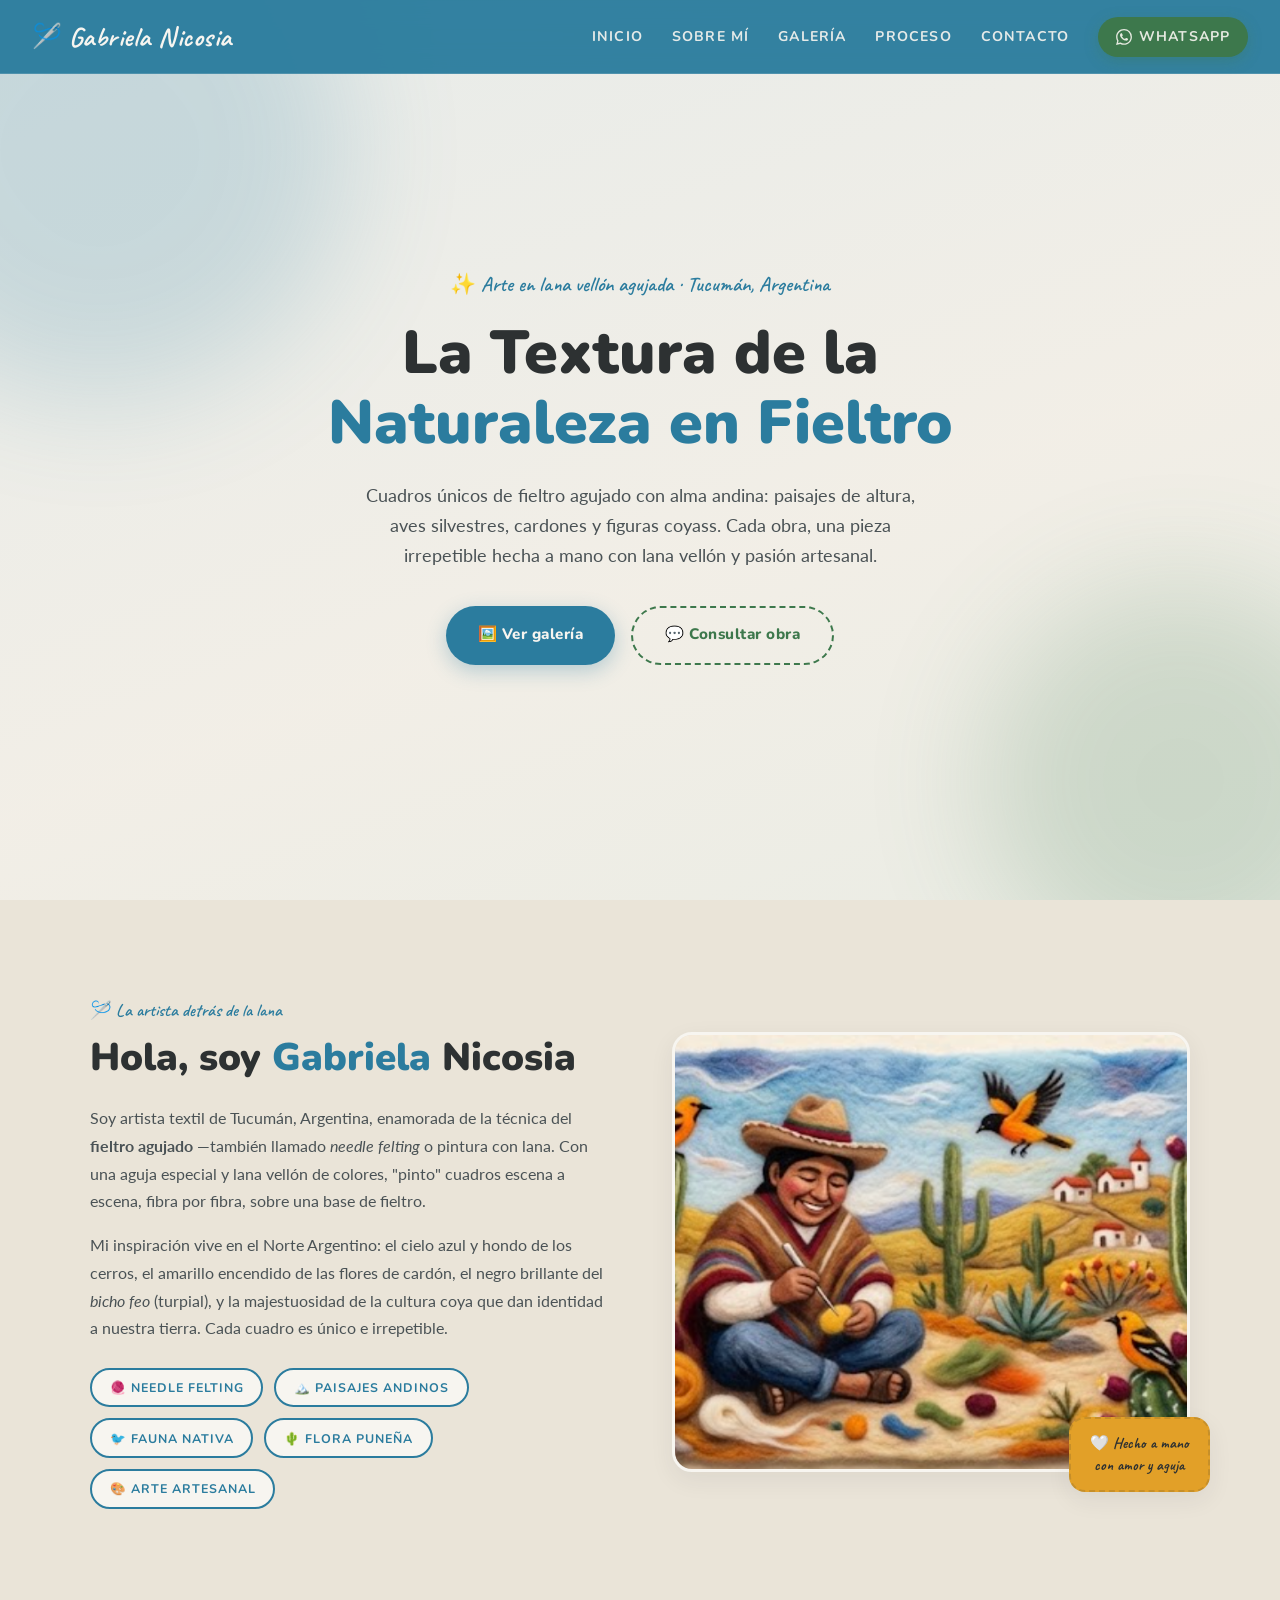
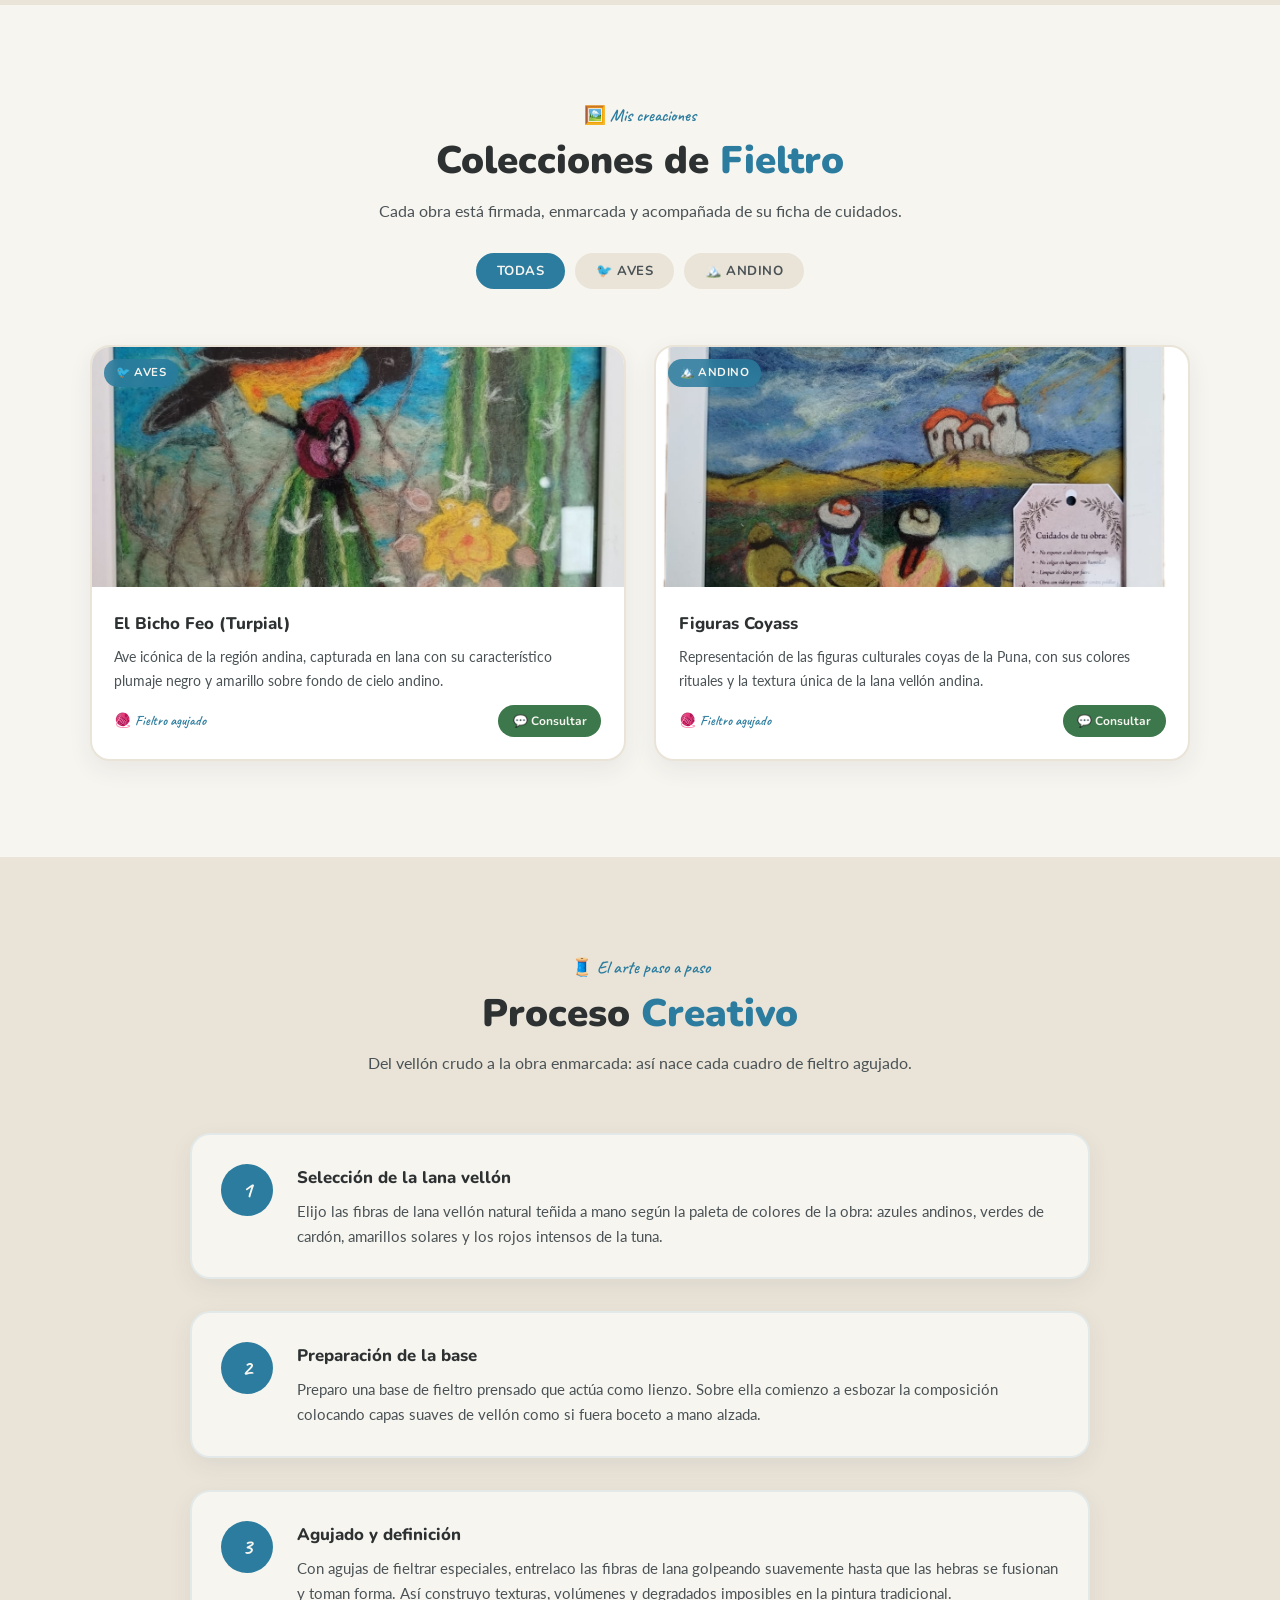
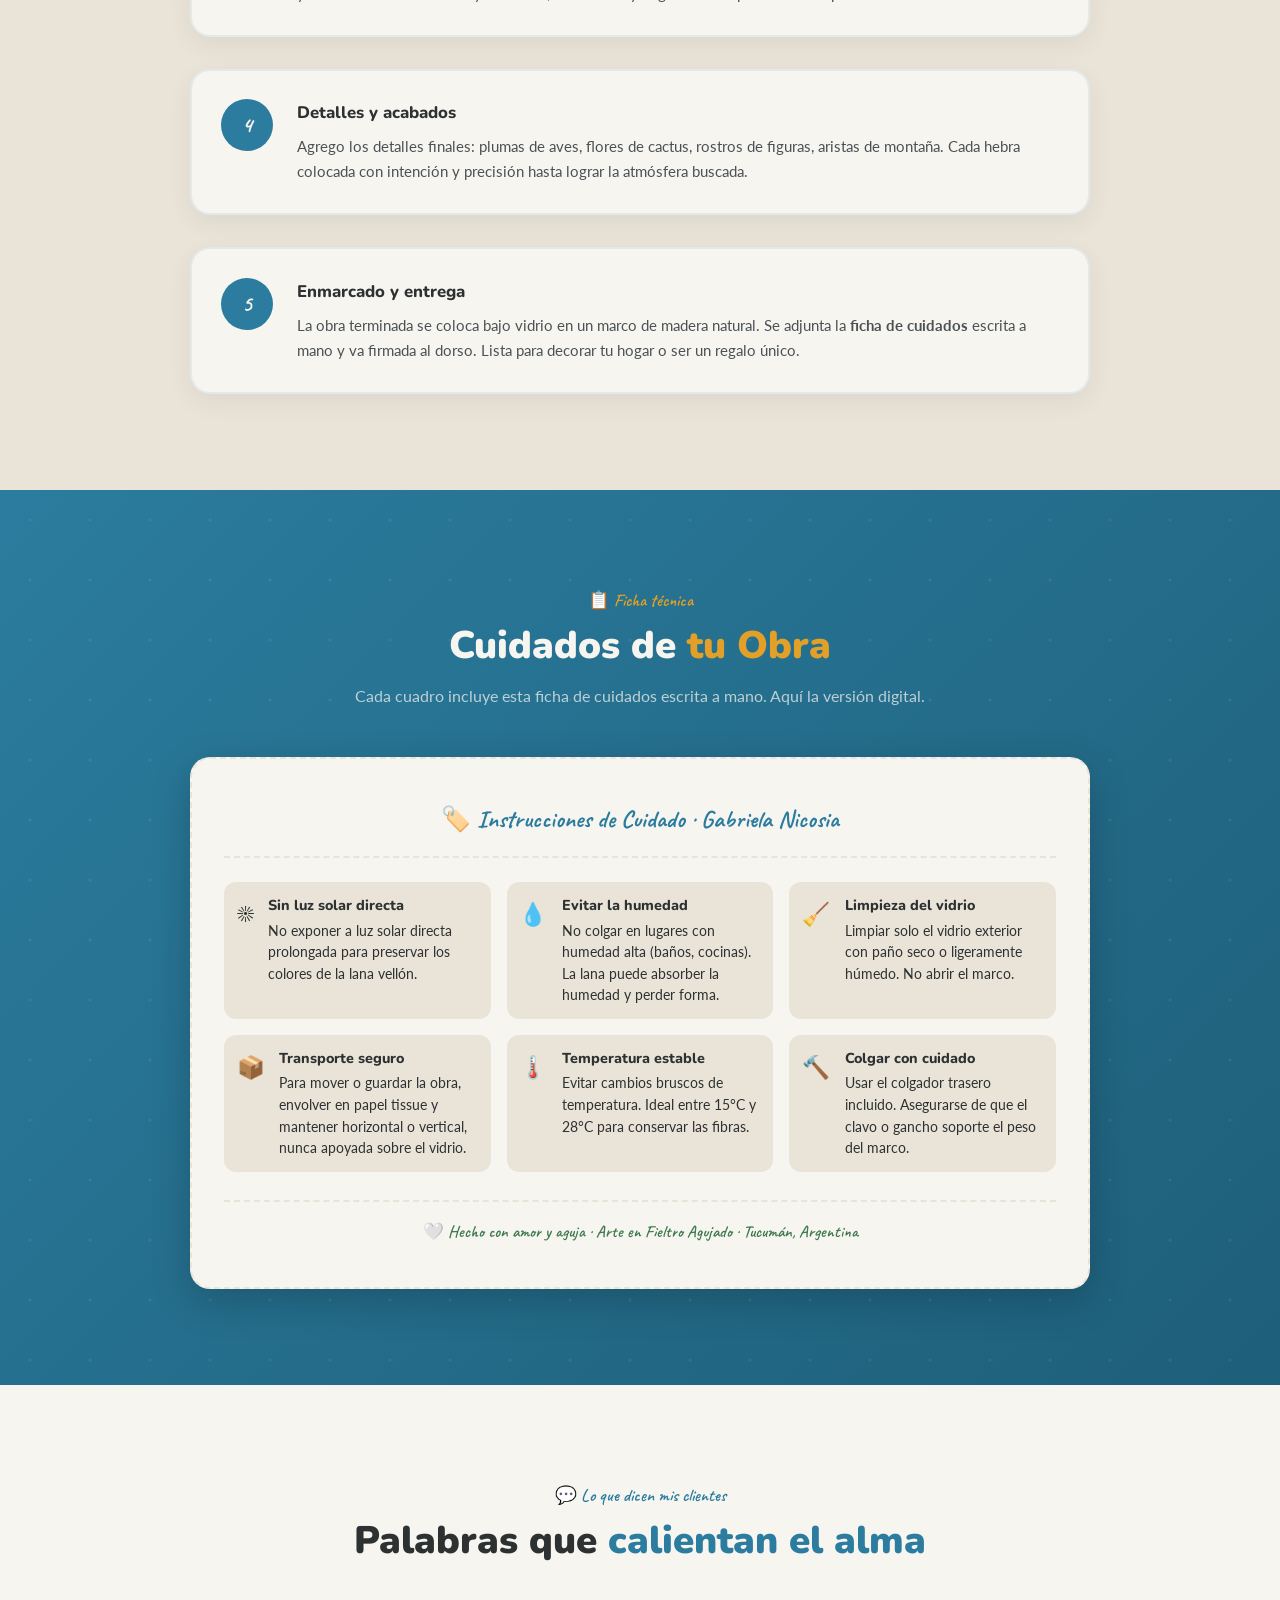
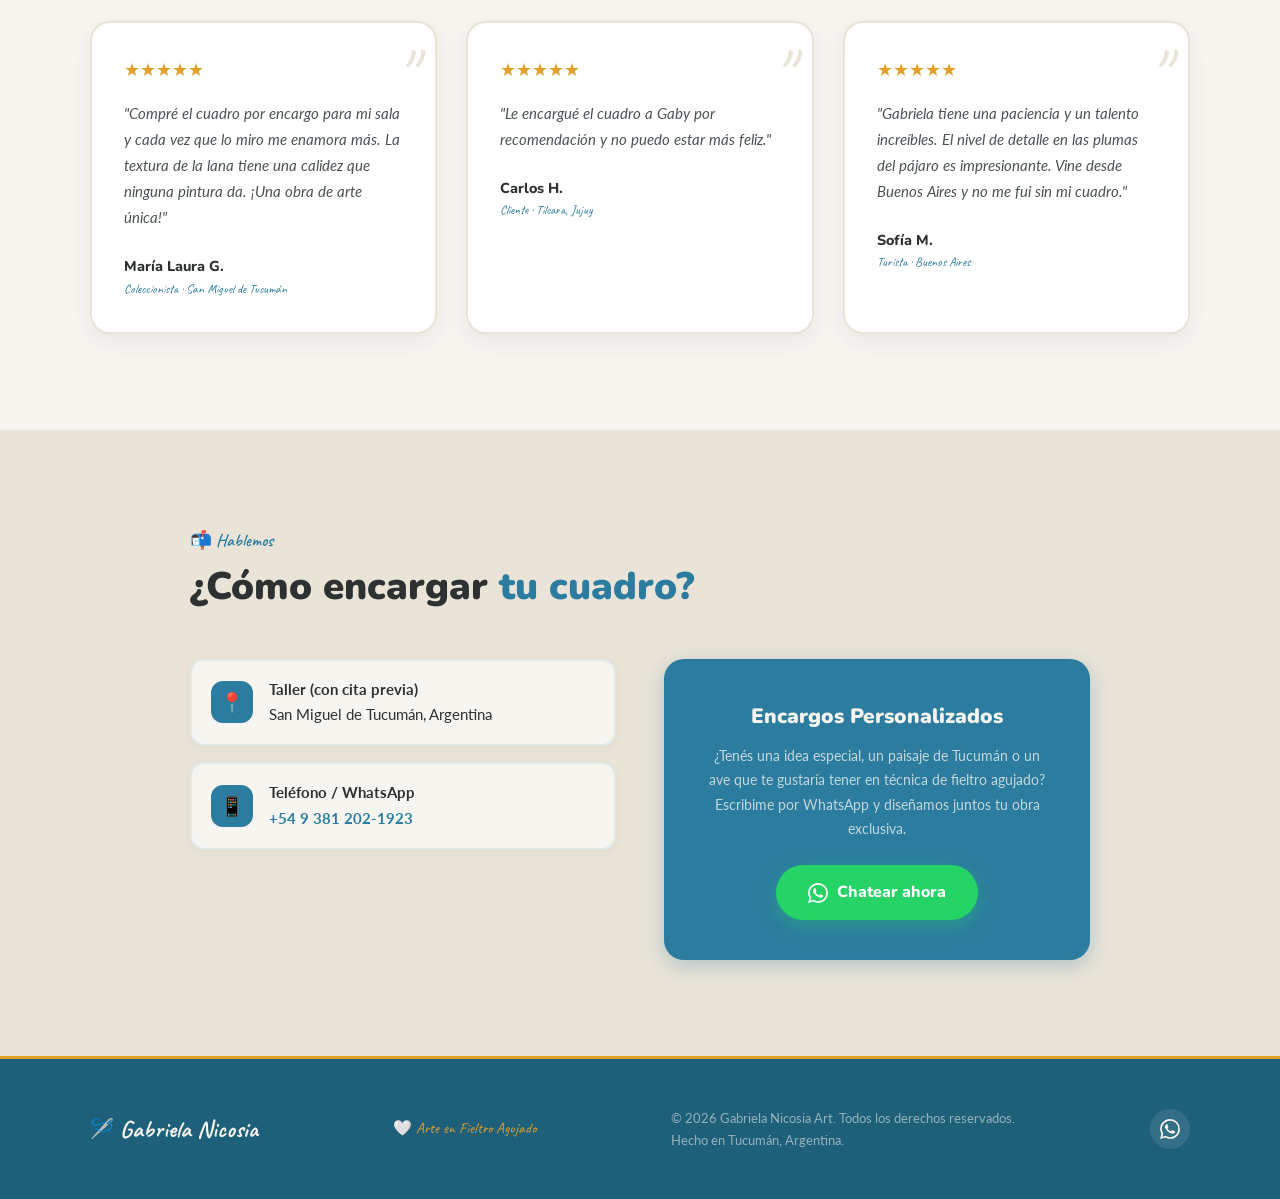
==== commit 29e86835: "update: improve sections and add about image" ====
--- a/index.html
+++ b/index.html
@@ -32,7 +32,7 @@
     <a href="#galeria">Galería</a>
     <a href="#proceso">Proceso</a>
     <a href="#contacto">Contacto</a>
-    <a href="https://wa.me/5493885000000" class="header__whatsapp" target="_blank" rel="noopener">
+    <a href="https://wa.me/5493812021923" class="header__whatsapp" target="_blank" rel="noopener">
       <svg width="16" height="16" viewBox="0 0 24 24" fill="currentColor" aria-hidden="true">
         <path d="M17.472 14.382c-.297-.149-1.758-.867-2.03-.967-.273-.099-.471-.148-.67.15-.197.297-.767.966-.94 1.164-.173.199-.347.223-.644.075-.297-.15-1.255-.463-2.39-1.475-.883-.788-1.48-1.761-1.653-2.059-.173-.297-.018-.458.13-.606.134-.133.298-.347.446-.52.149-.174.198-.298.298-.497.099-.198.05-.371-.025-.52-.075-.149-.669-1.612-.916-2.207-.242-.579-.487-.5-.669-.51-.173-.008-.371-.01-.57-.01-.198 0-.52.074-.792.372-.272.297-1.04 1.016-1.04 2.479 0 1.462 1.065 2.875 1.213 3.074.149.198 2.096 3.2 5.077 4.487.709.306 1.262.489 1.694.625.712.227 1.36.195 1.871.118.571-.085 1.758-.719 2.006-1.413.248-.694.248-1.289.173-1.413-.074-.124-.272-.198-.57-.347m-5.421 7.403h-.004a9.87 9.87 0 01-5.031-1.378l-.361-.214-3.741.982.998-3.648-.235-.374a9.86 9.86 0 01-1.51-5.26c.001-5.45 4.436-9.884 9.888-9.884 2.64 0 5.122 1.03 6.988 2.898a9.825 9.825 0 012.893 6.994c-.003 5.45-4.437 9.884-9.885 9.884m8.413-18.297A11.815 11.815 0 0012.05 0C5.495 0 .16 5.335.157 11.892c0 2.096.547 4.142 1.588 5.945L.057 24l6.305-1.654a11.882 11.882 0 005.683 1.448h.005c6.554 0 11.89-5.335 11.893-11.893a11.821 11.821 0 00-3.48-8.413z"/>
       </svg>
@@ -57,13 +57,13 @@
     <a href="#proceso">🧵 Proceso</a>
     <a href="#cuidados">📋 Cuidados</a>
     <a href="#contacto">📬 Contacto</a>
-    <a href="https://wa.me/5493885000000" target="_blank" rel="noopener">💬 WhatsApp</a>
+    <a href="https://wa.me/5493812021923" target="_blank" rel="noopener">💬 WhatsApp</a>
   </nav>
 </aside>
 
 <section class="hero texture-bg" id="inicio" aria-label="Bienvenida">
   <div class="hero__content">
-    <p class="hero__tagline">✨ Arte en lana vellón agujada · Jujuy, Argentina</p>
+    <p class="hero__tagline">✨ Arte en lana vellón agujada · Tucumán, Argentina</p>
     <h1 class="hero__title">
       La Textura de la<br>
       <span>Naturaleza en Fieltro</span>
@@ -77,7 +77,7 @@
       <a href="#galeria" class="hero__cta hero__cta--primary" id="cta-galeria">
         🖼️ Ver galería
       </a>
-      <a href="https://wa.me/5493885000000" class="hero__cta hero__cta--secondary" target="_blank" rel="noopener" id="cta-wa-hero">
+      <a href="https://wa.me/5493812021923" class="hero__cta hero__cta--secondary" target="_blank" rel="noopener" id="cta-wa-hero">
         💬 Consultar obra
       </a>
     </div>
@@ -92,15 +92,15 @@
         Hola, soy <span>Gabriela</span> Nicosia
       </h2>
       <p class="about__text anim-in">
-        Soy artista textil de Jujuy, Argentina, enamorada de la técnica del
+        Soy artista textil de Tucumán, Argentina, enamorada de la técnica del
         <strong>fieltro agujado</strong> —también llamado <em>needle felting</em> o pintura
         con lana. Con una aguja especial y lana vellón de colores, "pinto" cuadros
         escena a escena, fibra por fibra, sobre una base de fieltro.
       </p>
       <p class="about__text anim-in">
-        Mi inspiración vive en la Puna jujeña: el cielo azul y hondo de los cerros,
+        Mi inspiración vive en el Norte Argentino: el cielo azul y hondo de los cerros,
         el amarillo encendido de las flores de cardón, el negro brillante del
-        <em>bicho feo</em> (turpial), y la majestuosidad de las figuras coyass
+        <em>bicho feo</em> (turpial), y la majestuosidad de la cultura coya
         que dan identidad a nuestra tierra. Cada cuadro es único e irrepetible.
       </p>
       <div class="about__badges">
@@ -114,11 +114,7 @@
 
     <div class="about__image-wrap">
       <div class="about__image">
-        <img
-          src="image/Gemini-lana.jpeg"
-          alt="Gabriela Nicosia trabajando en una obra de fieltro agujado"
-          loading="lazy"
-        >
+        <img src="image/about.png" alt="Gabriela Nicosia trabajando en una obra de fieltro agujado" loading="lazy">
       </div>
       <div class="about__etiqueta">
         🤍 Hecho a mano<br>con amor y aguja
@@ -138,7 +134,7 @@
     <div class="galeria__filters" role="group" aria-label="Filtros de colección">
       <button class="galeria__filter-btn active" data-filter="todos" id="filtro-todos">Todas</button>
       <button class="galeria__filter-btn" data-filter="aves" id="filtro-aves">🐦 Aves</button>
-      <button class="galeria__filter-btn" data-filter="flora" id="filtro-flora">🌵 Flora</button>
+      <!-- <button class="galeria__filter-btn" data-filter="flora" id="filtro-flora">🌵 Flora</button> -->
       <button class="galeria__filter-btn" data-filter="andino" id="filtro-andino">🏔️ Andino</button>
     </div>
   </div>
@@ -148,11 +144,7 @@
     <!-- Obra 1 -->
     <article class="obra-card anim-in" data-categoria="aves" id="obra-bicho-feo">
       <div class="obra-card__img">
-        <img
-          src="image/bicho-feo.jpeg"
-          alt="El Bicho Feo - Turpial en fieltro agujado"
-          loading="lazy"
-        >
+        <img src="image/bicho-feo.jpeg" alt="El Bicho Feo - Turpial en fieltro agujado" loading="lazy">
         <span class="obra-card__categoria">🐦 Aves</span>
       </div>
       <div class="obra-card__body">
@@ -163,8 +155,8 @@
         </p>
         <div class="obra-card__footer">
           <span class="obra-card__tecnica">🧶 Fieltro agujado</span>
-          <a href="https://wa.me/5493885000000?text=Hola%20Gabriela!%20Me%20interesa%20la%20obra%20El%20Bicho%20Feo"
-             class="obra-card__pedir" target="_blank" rel="noopener">
+          <a href="https://wa.me/5493812021923?text=Hola%20Gabriela!%20Me%20interesa%20la%20obra%20El%20Bicho%20Feo"
+            class="obra-card__pedir" target="_blank" rel="noopener">
             💬 Consultar
           </a>
         </div>
@@ -174,23 +166,19 @@
     <!-- Obra 2 -->
     <article class="obra-card anim-in" data-categoria="andino" id="obra-coyas">
       <div class="obra-card__img">
-        <img
-          src="image/coyas.png"
-          alt="Figuras Coyass - Arte textil andino en fieltro"
-          loading="lazy"
-        >
+        <img src="image/coyas.png" alt="Figuras Coyass - Arte textil andino en fieltro" loading="lazy">
         <span class="obra-card__categoria">🏔️ Andino</span>
       </div>
       <div class="obra-card__body">
         <h3 class="obra-card__titulo">Figuras Coyass</h3>
         <p class="obra-card__desc">
-          Representación de las figuras culturales coyass de la Puna jujeña,
+          Representación de las figuras culturales coyas de la Puna,
           con sus colores rituales y la textura única de la lana vellón andina.
         </p>
         <div class="obra-card__footer">
           <span class="obra-card__tecnica">🧶 Fieltro agujado</span>
-          <a href="https://wa.me/5493885000000?text=Hola%20Gabriela!%20Me%20interesa%20la%20obra%20Figuras%20Coyass"
-             class="obra-card__pedir" target="_blank" rel="noopener">
+          <a href="https://wa.me/5493812021923?text=Hola%20Gabriela!%20Me%20interesa%20la%20obra%20Figuras%20Coyass"
+            class="obra-card__pedir" target="_blank" rel="noopener">
             💬 Consultar
           </a>
         </div>
@@ -198,7 +186,7 @@
     </article>
 
     <!-- Obra 3 -->
-    <article class="obra-card anim-in" data-categoria="flora" id="obra-cardon">
+    <!-- <article class="obra-card anim-in" data-categoria="flora" id="obra-cardon">
       <div class="obra-card__img" style="background: linear-gradient(135deg, #3D784C 0%, #5a9c6a 50%, #E2A028 100%); display:flex; align-items:center; justify-content:center; height:240px;">
         <div style="text-align:center; color:#F7F5F0; padding:1rem;">
           <div style="font-size:4rem;">🌵</div>
@@ -213,16 +201,16 @@
         </p>
         <div class="obra-card__footer">
           <span class="obra-card__tecnica">🧶 Fieltro agujado</span>
-          <a href="https://wa.me/5493885000000?text=Hola%20Gabriela!%20Me%20interesa%20la%20obra%20Cardón%20en%20Flor"
+          <a href="https://wa.me/5493812021923?text=Hola%20Gabriela!%20Me%20interesa%20la%20obra%20Cardón%20en%20Flor"
              class="obra-card__pedir" target="_blank" rel="noopener">
             💬 Consultar
           </a>
         </div>
       </div>
-    </article>
+    </article> -->
 
     <!-- Obra 4 -->
-    <article class="obra-card anim-in" data-categoria="andino" id="obra-puna">
+    <!-- <article class="obra-card anim-in" data-categoria="andino" id="obra-puna">
       <div class="obra-card__img" style="background: linear-gradient(180deg, #2B7C9E 0%, #5ba8c9 40%, #EAE4D8 100%); display:flex; align-items:center; justify-content:center; height:240px;">
         <div style="text-align:center; color:#F7F5F0; padding:1rem;">
           <div style="font-size:3.5rem;">🏔️</div>
@@ -237,16 +225,16 @@
         </p>
         <div class="obra-card__footer">
           <span class="obra-card__tecnica">🧶 Fieltro agujado</span>
-          <a href="https://wa.me/5493885000000?text=Hola%20Gabriela!%20Me%20interesa%20Amanecer%20en%20la%20Puna"
+          <a href="https://wa.me/5493812021923?text=Hola%20Gabriela!%20Me%20interesa%20Amanecer%20en%20la%20Puna"
              class="obra-card__pedir" target="_blank" rel="noopener">
             💬 Consultar
           </a>
         </div>
       </div>
-    </article>
+    </article> -->
 
     <!-- Obra 5 -->
-    <article class="obra-card anim-in" data-categoria="aves" id="obra-loro">
+    <!-- <article class="obra-card anim-in" data-categoria="aves" id="obra-loro">
       <div class="obra-card__img" style="background: linear-gradient(135deg, #3D784C 0%, #2B7C9E 100%); display:flex; align-items:center; justify-content:center; height:240px;">
         <div style="text-align:center; color:#F7F5F0; padding:1rem;">
           <div style="font-size:4rem;">🦜</div>
@@ -261,16 +249,16 @@
         </p>
         <div class="obra-card__footer">
           <span class="obra-card__tecnica">🧶 Fieltro agujado</span>
-          <a href="https://wa.me/5493885000000?text=Hola%20Gabriela!%20Me%20interesa%20Cotorra%20Andina"
+          <a href="https://wa.me/5493812021923?text=Hola%20Gabriela!%20Me%20interesa%20Cotorra%20Andina"
              class="obra-card__pedir" target="_blank" rel="noopener">
             💬 Consultar
           </a>
         </div>
       </div>
-    </article>
+    </article> -->
 
     <!-- Obra 6 -->
-    <article class="obra-card anim-in" data-categoria="flora" id="obra-tuna">
+    <!-- <article class="obra-card anim-in" data-categoria="flora" id="obra-tuna">
       <div class="obra-card__img" style="background: linear-gradient(135deg, #9A2B43 0%, #c4495e 50%, #E2A028 100%); display:flex; align-items:center; justify-content:center; height:240px;">
         <div style="text-align:center; color:#F7F5F0; padding:1rem;">
           <div style="font-size:4rem;">🌺</div>
@@ -285,13 +273,13 @@
         </p>
         <div class="obra-card__footer">
           <span class="obra-card__tecnica">🧶 Fieltro agujado</span>
-          <a href="https://wa.me/5493885000000?text=Hola%20Gabriela!%20Me%20interesa%20Frutos%20de%20Tuna"
+          <a href="https://wa.me/5493812021923?text=Hola%20Gabriela!%20Me%20interesa%20Frutos%20de%20Tuna"
              class="obra-card__pedir" target="_blank" rel="noopener">
             💬 Consultar
           </a>
         </div>
       </div>
-    </article>
+    </article> -->
 
   </div>
 </section>
@@ -409,7 +397,8 @@
           <span class="cuidados__item-icono">📦</span>
           <p>
             <strong>Transporte seguro</strong>
-            Para mover o guardar la obra, envolver en papel tissue y mantener horizontal o vertical, nunca apoyada sobre el vidrio.
+            Para mover o guardar la obra, envolver en papel tissue y mantener horizontal o vertical, nunca apoyada sobre
+            el vidrio.
           </p>
         </li>
         <li class="cuidados__item">
@@ -429,7 +418,7 @@
       </ul>
 
       <p class="cuidados__sello">
-        🤍 Hecho con amor y aguja · Arte en Fieltro Agujado · Jujuy, Argentina
+        🤍 Hecho con amor y aguja · Arte en Fieltro Agujado · Tucumán, Argentina
       </p>
     </div>
   </div>
@@ -446,18 +435,17 @@
     <article class="testimonio anim-in">
       <div class="testimonio__stars" aria-label="5 estrellas">★★★★★</div>
       <p class="testimonio__texto">
-        "Compré el cuadro del bicho feo para mi sala y cada vez que lo miro me enamora más.
+        "Compré el cuadro por encargo para mi sala y cada vez que lo miro me enamora más.
         La textura de la lana tiene una calidez que ninguna pintura da. ¡Una obra de arte única!"
       </p>
       <p class="testimonio__autor">María Laura G.</p>
-      <p class="testimonio__rol">Coleccionista · San Salvador de Jujuy</p>
+      <p class="testimonio__rol">Coleccionista · San Miguel de Tucumán</p>
     </article>
 
     <article class="testimonio anim-in">
       <div class="testimonio__stars" aria-label="5 estrellas">★★★★★</div>
       <p class="testimonio__texto">
-        "Le regalé una obra a mi mamá por su cumpleaños y lloró de emoción. El cuadro de las
-        figuras coyass tiene una energía y una identidad andina que no se puede explicar, hay que verla."
+        "Le encargué el cuadro a Gaby por recomendación y no puedo estar más feliz."
       </p>
       <p class="testimonio__autor">Carlos H.</p>
       <p class="testimonio__rol">Cliente · Tilcara, Jujuy</p>
@@ -489,7 +477,7 @@
           <div class="contacto__item-icon">📍</div>
           <div class="contacto__item-text">
             <strong>Taller (con cita previa)</strong><br>
-            San Salvador de Jujuy, Argentina
+            San Miguel de Tucumán, Argentina
           </div>
         </div>
 
@@ -497,37 +485,39 @@
           <div class="contacto__item-icon">📱</div>
           <div class="contacto__item-text">
             <strong>Teléfono / WhatsApp</strong><br>
-            <a href="https://wa.me/5493885000000" class="contacto__item-link" target="_blank" rel="noopener">+54 9 388 500-0000</a>
+            <a href="https://wa.me/5493812021923" class="contacto__item-link" target="_blank" rel="noopener">+54 9 381
+              202-1923</a>
           </div>
         </div>
 
-        <div class="contacto__item">
+        <!-- <div class="contacto__item">
           <div class="contacto__item-icon">📸</div>
           <div class="contacto__item-text">
             <strong>Instagram</strong><br>
             <a href="https://www.instagram.com/gabrielanicosia_art/" class="contacto__item-link" target="_blank" rel="noopener">@gabrielanicosia_art</a>
           </div>
-        </div>
-
-        <div class="contacto__item">
+        </div> -->
+
+        <!-- <div class="contacto__item">
           <div class="contacto__item-icon">✉️</div>
           <div class="contacto__item-text">
             <strong>Email</strong><br>
             <a href="mailto:hola@gabrielanicosia.art" class="contacto__item-link" target="_blank" rel="noopener">hola@gabrielanicosia.art</a>
           </div>
-        </div>
+        </div> -->
       </div>
 
       <div class="contacto__cta-box anim-in">
         <h3>Encargos Personalizados</h3>
         <p>
-          ¿Tenés una idea especial, un paisaje de Jujuy o un ave que te gustaría tener
+          ¿Tenés una idea especial, un paisaje de Tucumán o un ave que te gustaría tener
           en técnica de fieltro agujado? Escribime por WhatsApp y diseñamos juntos tu obra exclusiva.
         </p>
-        <a href="https://wa.me/5493885000000?text=Hola%20Gabriela!%20Me%20gustaría%20encargar%20un%20cuadro%20personalizado."
-           class="contacto__wa-btn" target="_blank" rel="noopener">
+        <a href="https://wa.me/5493812021923?text=Hola%20Gabriela!%20Me%20gustaría%20encargar%20un%20cuadro%20personalizado."
+          class="contacto__wa-btn" target="_blank" rel="noopener">
           <svg width="20" height="20" viewBox="0 0 24 24" fill="currentColor">
-            <path d="M17.472 14.382c-.297-.149-1.758-.867-2.03-.967-.273-.099-.471-.148-.67.15-.197.297-.767.966-.94 1.164-.173.199-.347.223-.644.075-.297-.15-1.255-.463-2.39-1.475-.883-.788-1.48-1.761-1.653-2.059-.173-.297-.018-.458.13-.606.134-.133.298-.347.446-.52.149-.174.198-.298.298-.497.099-.198.05-.371-.025-.52-.075-.149-.669-1.612-.916-2.207-.242-.579-.487-.5-.669-.51-.173-.008-.371-.01-.57-.01-.198 0-.52.074-.792.372-.272.297-1.04 1.016-1.04 2.479 0 1.462 1.065 2.875 1.213 3.074.149.198 2.096 3.2 5.077 4.487.709.306 1.262.489 1.694.625.712.227 1.36.195 1.871.118.571-.085 1.758-.719 2.006-1.413.248-.694.248-1.289.173-1.413-.074-.124-.272-.198-.57-.347m-5.421 7.403h-.004a9.87 9.87 0 01-5.031-1.378l-.361-.214-3.741.982.998-3.648-.235-.374a9.86 9.86 0 01-1.51-5.26c.001-5.45 4.436-9.884 9.888-9.884 2.64 0 5.122 1.03 6.988 2.898a9.825 9.825 0 012.893 6.994c-.003 5.45-4.437 9.884-9.885 9.884m8.413-18.297A11.815 11.815 0 0012.05 0C5.495 0 .16 5.335.157 11.892c0 2.096.547 4.142 1.588 5.945L.057 24l6.305-1.654a11.882 11.882 0 005.683 1.448h.005c6.554 0 11.89-5.335 11.893-11.893a11.821 11.821 0 00-3.48-8.413z"/>
+            <path
+              d="M17.472 14.382c-.297-.149-1.758-.867-2.03-.967-.273-.099-.471-.148-.67.15-.197.297-.767.966-.94 1.164-.173.199-.347.223-.644.075-.297-.15-1.255-.463-2.39-1.475-.883-.788-1.48-1.761-1.653-2.059-.173-.297-.018-.458.13-.606.134-.133.298-.347.446-.52.149-.174.198-.298.298-.497.099-.198.05-.371-.025-.52-.075-.149-.669-1.612-.916-2.207-.242-.579-.487-.5-.669-.51-.173-.008-.371-.01-.57-.01-.198 0-.52.074-.792.372-.272.297-1.04 1.016-1.04 2.479 0 1.462 1.065 2.875 1.213 3.074.149.198 2.096 3.2 5.077 4.487.709.306 1.262.489 1.694.625.712.227 1.36.195 1.871.118.571-.085 1.758-.719 2.006-1.413.248-.694.248-1.289.173-1.413-.074-.124-.272-.198-.57-.347m-5.421 7.403h-.004a9.87 9.87 0 01-5.031-1.378l-.361-.214-3.741.982.998-3.648-.235-.374a9.86 9.86 0 01-1.51-5.26c.001-5.45 4.436-9.884 9.888-9.884 2.64 0 5.122 1.03 6.988 2.898a9.825 9.825 0 012.893 6.994c-.003 5.45-4.437 9.884-9.885 9.884m8.413-18.297A11.815 11.815 0 0012.05 0C5.495 0 .16 5.335.157 11.892c0 2.096.547 4.142 1.588 5.945L.057 24l6.305-1.654a11.882 11.882 0 005.683 1.448h.005c6.554 0 11.89-5.335 11.893-11.893a11.821 11.821 0 00-3.48-8.413z" />
           </svg>
           Chatear ahora
         </a>
@@ -548,18 +538,19 @@
 
     <p class="footer__copy">
       &copy; 2026 Gabriela Nicosia Art. Todos los derechos reservados.<br>
-      Hecho en Jujuy, Argentina.
+      Hecho en Tucumán, Argentina.
     </p>
 
     <div class="footer__socials">
-      <a href="https://www.instagram.com/gabrielanicosia_art/" target="_blank" rel="noopener" aria-label="Instagram">
+      <!-- <a href="https://www.instagram.com/gabrielanicosia_art/" target="_blank" rel="noopener" aria-label="Instagram">
         <svg width="20" height="20" viewBox="0 0 24 24" fill="currentColor">
           <path d="M12 2.163c3.204 0 3.584.012 4.85.07 3.252.148 4.771 1.691 4.919 4.919.058 1.265.069 1.645.069 4.849 0 3.205-.012 3.584-.069 4.849-.149 3.225-1.664 4.771-4.919 4.919-1.266.058-1.644.07-4.85.07-3.204 0-3.584-.012-4.849-.07-3.26-.149-4.771-1.699-4.919-4.92-.058-1.265-.07-1.644-.07-4.849 0-3.204.013-3.583.07-4.849.149-3.227 1.664-4.771 4.919-4.919 1.266-.057 1.645-.069 4.849-.069zM12 0C8.741 0 8.333.014 7.053.072 2.695.272.273 2.69.073 7.052.014 8.333 0 8.741 0 12c0 3.259.014 3.668.072 4.948.2 4.358 2.618 6.78 6.98 6.98C8.333 23.986 8.741 24 12 24c3.259 0 3.668-.014 4.948-.072 4.354-.2 6.782-2.618 6.979-6.98.059-1.28.073-1.689.073-4.948 0-3.259-.014-3.667-.072-4.947-.196-4.354-2.617-6.78-6.979-6.98C15.668.014 15.259 0 12 0zm0 5.838a6.162 6.162 0 100 12.324 6.162 6.162 0 000-12.324zM12 16a4 4 0 110-8 4 4 0 010 8zm6.406-11.845a1.44 1.44 0 100 2.881 1.44 1.44 0 000-2.881z"/>
         </svg>
-      </a>
-      <a href="https://wa.me/5493885000000" target="_blank" rel="noopener" aria-label="WhatsApp">
+      </a> -->
+      <a href="https://wa.me/5493812021923" target="_blank" rel="noopener" aria-label="WhatsApp">
         <svg width="20" height="20" viewBox="0 0 24 24" fill="currentColor">
-          <path d="M17.472 14.382c-.297-.149-1.758-.867-2.03-.967-.273-.099-.471-.148-.67.15-.197.297-.767.966-.94 1.164-.173.199-.347.223-.644.075-.297-.15-1.255-.463-2.39-1.475-.883-.788-1.48-1.761-1.653-2.059-.173-.297-.018-.458.13-.606.134-.133.298-.347.446-.52.149-.174.198-.298.298-.497.099-.198.05-.371-.025-.52-.075-.149-.669-1.612-.916-2.207-.242-.579-.487-.5-.669-.51-.173-.008-.371-.01-.57-.01-.198 0-.52.074-.792.372-.272.297-1.04 1.016-1.04 2.479 0 1.462 1.065 2.875 1.213 3.074.149.198 2.096 3.2 5.077 4.487.709.306 1.262.489 1.694.625.712.227 1.36.195 1.871.118.571-.085 1.758-.719 2.006-1.413.248-.694.248-1.289.173-1.413-.074-.124-.272-.198-.57-.347m-5.421 7.403h-.004a9.87 9.87 0 01-5.031-1.378l-.361-.214-3.741.982.998-3.648-.235-.374a9.86 9.86 0 01-1.51-5.26c.001-5.45 4.436-9.884 9.888-9.884 2.64 0 5.122 1.03 6.988 2.898a9.825 9.825 0 012.893 6.994c-.003 5.45-4.437 9.884-9.885 9.884m8.413-18.297A11.815 11.815 0 0012.05 0C5.495 0 .16 5.335.157 11.892c0 2.096.547 4.142 1.588 5.945L.057 24l6.305-1.654a11.882 11.882 0 005.683 1.448h.005c6.554 0 11.89-5.335 11.893-11.893a11.821 11.821 0 00-3.48-8.413z"/>
+          <path
+            d="M17.472 14.382c-.297-.149-1.758-.867-2.03-.967-.273-.099-.471-.148-.67.15-.197.297-.767.966-.94 1.164-.173.199-.347.223-.644.075-.297-.15-1.255-.463-2.39-1.475-.883-.788-1.48-1.761-1.653-2.059-.173-.297-.018-.458.13-.606.134-.133.298-.347.446-.52.149-.174.198-.298.298-.497.099-.198.05-.371-.025-.52-.075-.149-.669-1.612-.916-2.207-.242-.579-.487-.5-.669-.51-.173-.008-.371-.01-.57-.01-.198 0-.52.074-.792.372-.272.297-1.04 1.016-1.04 2.479 0 1.462 1.065 2.875 1.213 3.074.149.198 2.096 3.2 5.077 4.487.709.306 1.262.489 1.694.625.712.227 1.36.195 1.871.118.571-.085 1.758-.719 2.006-1.413.248-.694.248-1.289.173-1.413-.074-.124-.272-.198-.57-.347m-5.421 7.403h-.004a9.87 9.87 0 01-5.031-1.378l-.361-.214-3.741.982.998-3.648-.235-.374a9.86 9.86 0 01-1.51-5.26c.001-5.45 4.436-9.884 9.888-9.884 2.64 0 5.122 1.03 6.988 2.898a9.825 9.825 0 012.893 6.994c-.003 5.45-4.437 9.884-9.885 9.884m8.413-18.297A11.815 11.815 0 0012.05 0C5.495 0 .16 5.335.157 11.892c0 2.096.547 4.142 1.588 5.945L.057 24l6.305-1.654a11.882 11.882 0 005.683 1.448h.005c6.554 0 11.89-5.335 11.893-11.893a11.821 11.821 0 00-3.48-8.413z" />
         </svg>
       </a>
     </div>
